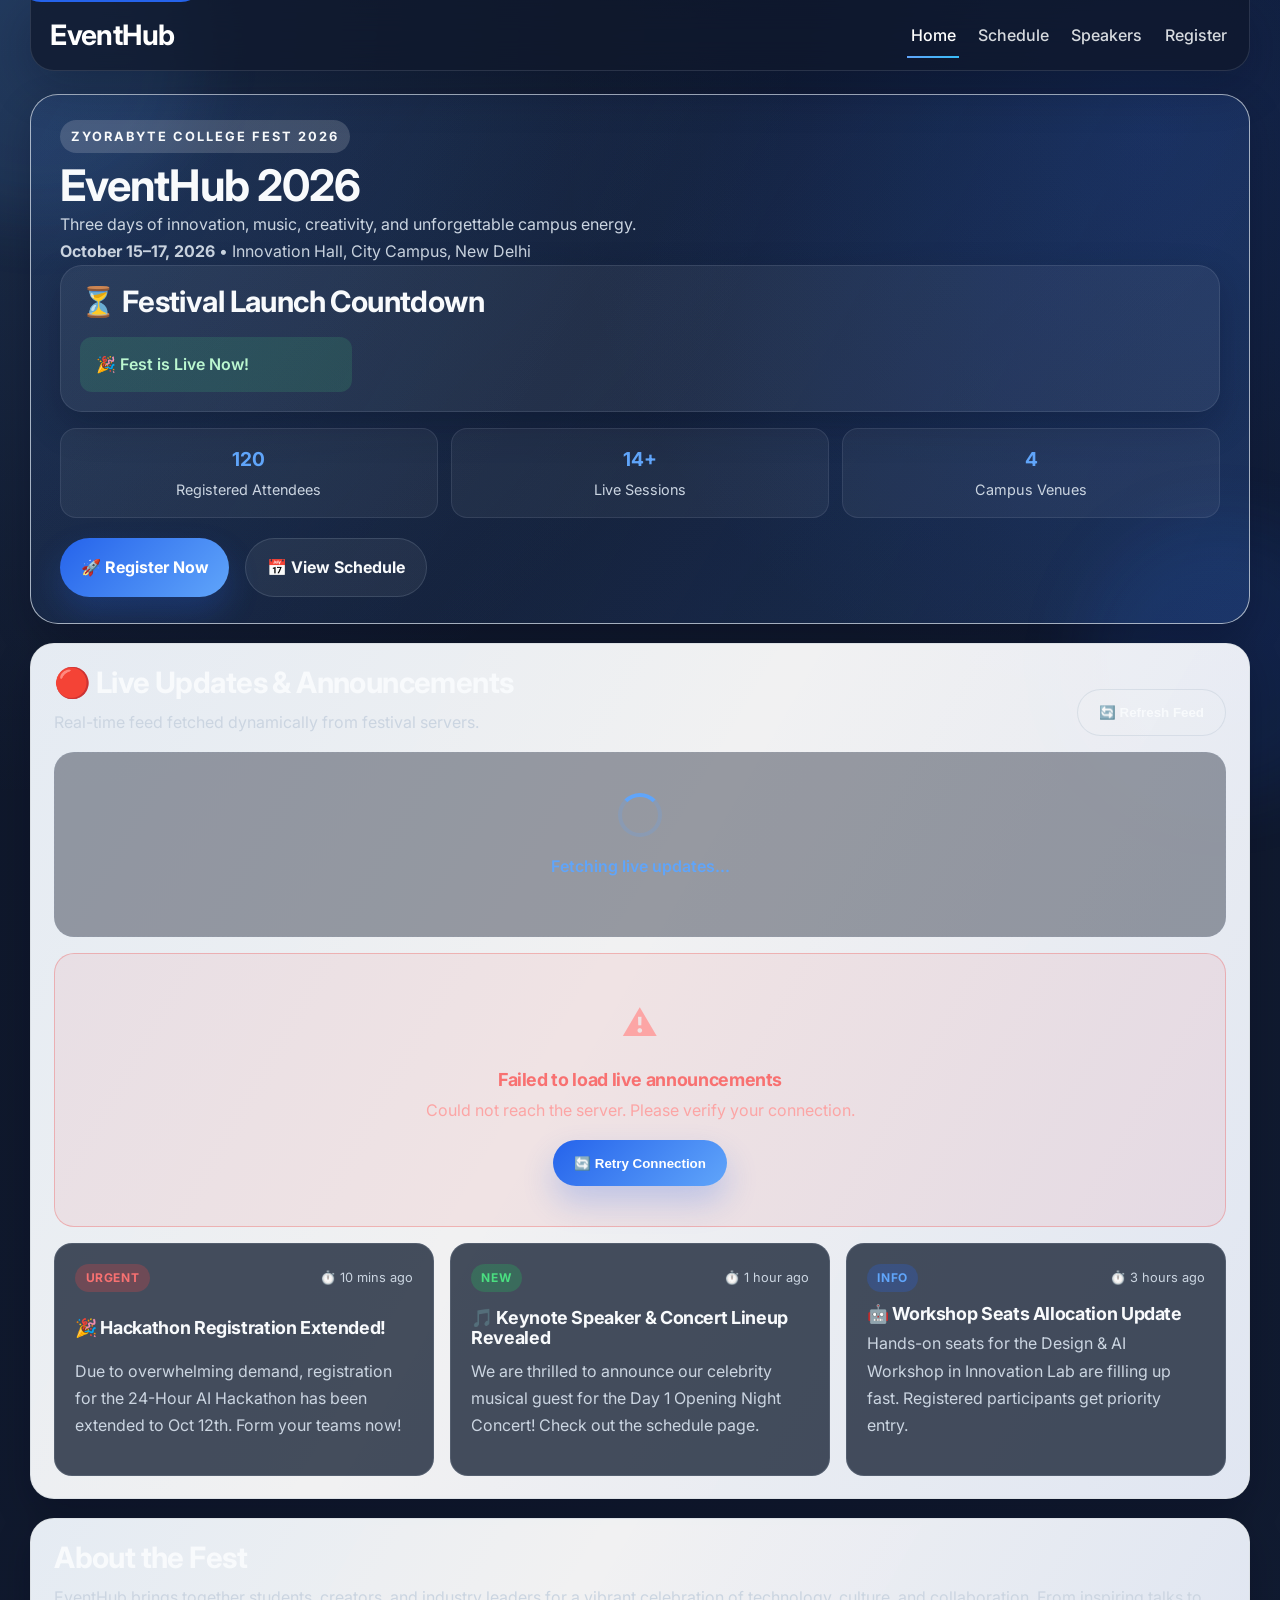
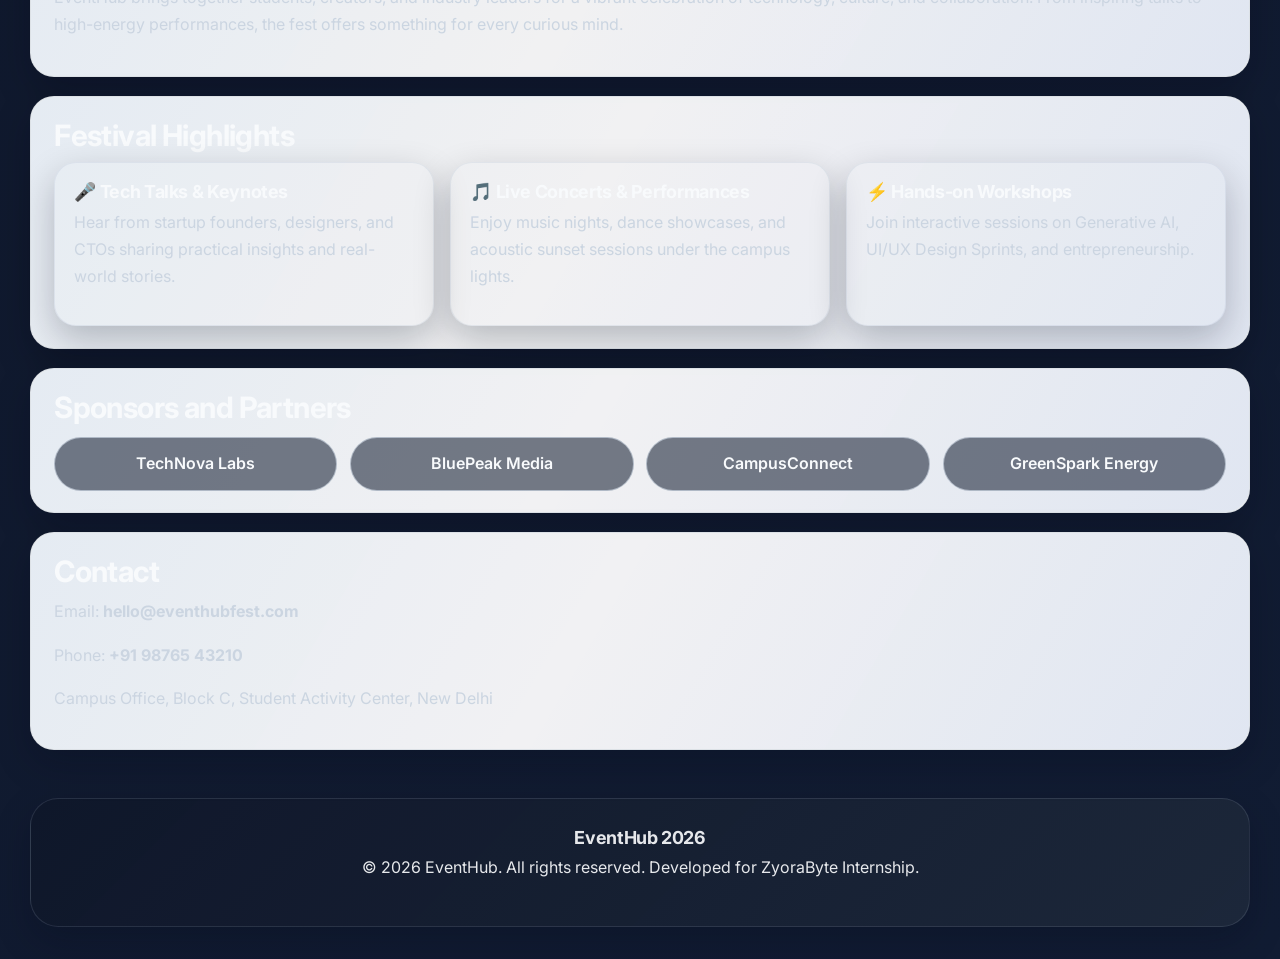
==== index.html @ 9beea337 "feat(home,schedule): implement live fetch data layer with loading, error states, and local storage b" ====
<!DOCTYPE html>
<html lang="en">
  <head>
    <meta charset="UTF-8" />
    <meta name="viewport" content="width=device-width, initial-scale=1.0" />
    <title>EventHub | Annual College Fest 2026</title>
    <meta
      name="description"
      content="EventHub is the annual college fest celebrating music, technology, culture, and innovation."
    />
    <link rel="stylesheet" href="css/style.css" />
    <link rel="stylesheet" href="css/responsive.css" />
  </head>
  <body data-page="home">
    <a class="skip-link" href="#main-content">Skip to main content</a>

    <header>
      <h1>EventHub</h1>
      <button class="menu-toggle" type="button" aria-label="Toggle navigation" aria-expanded="false">
        <span></span>
        <span></span>
        <span></span>
      </button>
      <nav aria-label="Primary navigation">
        <a href="home.html" class="active">Home</a>
        <a href="schedule.html">Schedule</a>
        <a href="speakers.html">Speakers</a>
        <a href="register.html">Register</a>
      </nav>
    </header>

    <main id="main-content">
      <section class="hero" aria-labelledby="fest-title">
        <div class="hero-header-content">
          <span class="eyebrow">ZyoraByte College Fest 2026</span>
          <h1 id="fest-title">EventHub 2026</h1>
          <p class="tagline">Three days of innovation, music, creativity, and unforgettable campus energy.</p>
          <p><strong>October 15–17, 2026</strong> &bull; Innovation Hall, City Campus, New Delhi</p>
        </div>

        <div class="hero-side">
          <div class="countdown-card" aria-label="Fest Countdown Timer">
            <h2>⏳ Festival Launch Countdown</h2>
            <div id="countdown" data-target-date="2026-10-15T09:00:00" class="countdown-grid">
              <div class="countdown-unit">
                <span class="countdown-value" id="cd-days">00</span>
                <span class="countdown-label">Days</span>
              </div>
              <div class="countdown-unit">
                <span class="countdown-value" id="cd-hours">00</span>
                <span class="countdown-label">Hours</span>
              </div>
              <div class="countdown-unit">
                <span class="countdown-value" id="cd-mins">00</span>
                <span class="countdown-label">Mins</span>
              </div>
              <div class="countdown-unit">
                <span class="countdown-value" id="cd-secs">00</span>
                <span class="countdown-label">Secs</span>
              </div>
            </div>
          </div>

          <div class="hero-stats">
            <div class="stat-card">
              <strong id="live-registration-count">0</strong>
              <span>Registered Attendees</span>
            </div>
            <div class="stat-card">
              <strong>14+</strong>
              <span>Live Sessions</span>
            </div>
            <div class="stat-card">
              <strong>4</strong>
              <span>Campus Venues</span>
            </div>
          </div>
        </div>

        <p class="hero-cta-wrapper">
          <a href="register.html" class="cta-button">🚀 Register Now</a>
          <a href="schedule.html" class="cta-button secondary-button">📅 View Schedule</a>
        </p>
      </section>

      <!-- Live Announcements Section (Data layer via fetch with loading, success & error states) -->
      <section aria-labelledby="live-updates-title" class="live-data-section">
        <div class="section-heading">
          <div>
            <h2 id="live-updates-title">🔴 Live Updates & Announcements</h2>
            <p>Real-time feed fetched dynamically from festival servers.</p>
          </div>
          <button type="button" id="refresh-announcements-btn" class="secondary-button icon-btn" title="Refresh Live Data">
            🔄 Refresh Feed
          </button>
        </div>

        <!-- 1. Loading State -->
        <div id="announcements-loading" class="data-state loading-state">
          <div class="spinner" aria-label="Loading updates"></div>
          <p>Fetching live updates...</p>
        </div>

        <!-- 2. Error State -->
        <div id="announcements-error" class="data-state error-state" hidden>
          <div class="error-icon">⚠️</div>
          <div class="error-details">
            <h3>Failed to load live announcements</h3>
            <p id="announcements-error-msg">Could not reach the server. Please verify your connection.</p>
            <button type="button" id="retry-announcements-btn" class="cta-button">🔄 Retry Connection</button>
          </div>
        </div>

        <!-- 3. Success State (Dynamically Populated) -->
        <div id="announcements-feed" class="card-grid" hidden></div>
      </section>

      <section aria-labelledby="about-title">
        <h2 id="about-title">About the Fest</h2>
        <p>
          EventHub brings together students, creators, and industry leaders for a vibrant celebration of
          technology, culture, and collaboration. From inspiring talks to high-energy performances, the
          fest offers something for every curious mind.
        </p>
      </section>

      <section aria-labelledby="highlights-title">
        <h2 id="highlights-title">Festival Highlights</h2>
        <div class="card-grid">
          <article class="feature-card">
            <h3>🎤 Tech Talks & Keynotes</h3>
            <p>Hear from startup founders, designers, and CTOs sharing practical insights and real-world stories.</p>
          </article>
          <article class="feature-card">
            <h3>🎵 Live Concerts & Performances</h3>
            <p>Enjoy music nights, dance showcases, and acoustic sunset sessions under the campus lights.</p>
          </article>
          <article class="feature-card">
            <h3>⚡ Hands-on Workshops</h3>
            <p>Join interactive sessions on Generative AI, UI/UX Design Sprints, and entrepreneurship.</p>
          </article>
        </div>
      </section>

      <section aria-labelledby="partners-title">
        <h2 id="partners-title">Sponsors and Partners</h2>
        <ul class="partners-list">
          <li>TechNova Labs</li>
          <li>BluePeak Media</li>
          <li>CampusConnect</li>
          <li>GreenSpark Energy</li>
        </ul>
      </section>

      <section aria-labelledby="contact-title">
        <h2 id="contact-title">Contact</h2>
        <p>Email: <strong>hello@eventhubfest.com</strong></p>
        <p>Phone: <strong>+91 98765 43210</strong></p>
        <p>Campus Office, Block C, Student Activity Center, New Delhi</p>
      </section>
    </main>

    <footer>
      <h3>EventHub 2026</h3>
      <p>&copy; 2026 EventHub. All rights reserved. Developed for ZyoraByte Internship.</p>
    </footer>

    <script src="js/script.js" defer></script>
  </body>
</html>
---- css/style.css ----
@import url('https://fonts.googleapis.com/css2?family=Inter:wght@300;400;500;600;700;800&display=swap');

:root {
  --primary: #2563EB;
  --secondary: #60A5FA;
  --accent: #38BDF8;
  --background: #0F172A;
  --surface: #1E293B;
  --surface-2: rgba(30, 41, 59, 0.78);
  --text: #F8FAFC;
  --text-muted: #CBD5E1;
  --border: rgba(148, 163, 184, 0.22);
  --shadow: 0 22px 55px rgba(2, 8, 23, 0.35);
  --shadow-soft: 0 14px 36px rgba(2, 8, 23, 0.24);
  --radius-xl: 28px;
  --radius-lg: 22px;
  --radius-md: 16px;
}

* {
  box-sizing: border-box;
  margin: 0;
  padding: 0;
}

html {
  scroll-behavior: smooth;
}

body {
  font-family: 'Inter', sans-serif;
  color: var(--text);
  line-height: 1.7;
  min-height: 100vh;
  overflow-x: hidden;
  background:
    radial-gradient(circle at top left, rgba(96, 165, 250, 0.16), transparent 28%),
    radial-gradient(circle at 90% 5%, rgba(37, 99, 235, 0.16), transparent 22%),
    linear-gradient(135deg, var(--background) 0%, #111c33 100%);
  position: relative;
}

body::before,
body::after {
  content: '';
  position: fixed;
  pointer-events: none;
  z-index: -1;
  border-radius: 50%;
  filter: blur(34px);
  opacity: 0.65;
}

body::before {
  width: 320px;
  height: 320px;
  top: -100px;
  left: -120px;
  background: rgba(96, 165, 250, 0.16);
}

body::after {
  width: 280px;
  height: 280px;
  bottom: 100px;
  right: -80px;
  background: rgba(37, 99, 235, 0.18);
}

::selection {
  background: rgba(96, 165, 250, 0.38);
  color: #fff;
}

a {
  color: inherit;
  text-decoration: none;
  transition: color 0.25s ease, transform 0.25s ease;
}

img {
  width: 100%;
  display: block;
  object-fit: cover;
}

h1,
h2,
h3 {
  color: var(--text);
  line-height: 1.15;
  font-weight: 700;
  letter-spacing: -0.02em;
}

h1 {
  font-size: clamp(2rem, 3.4vw, 2.8rem);
}

h2 {
  font-size: clamp(1.55rem, 2.3vw, 2.1rem);
  margin-bottom: 0.6rem;
}

h3 {
  font-size: 1.12rem;
  margin-bottom: 0.35rem;
}

p {
  color: var(--text-muted);
  margin-bottom: 1rem;
}

hr {
  border: none;
  height: 1px;
  background: linear-gradient(90deg, transparent, var(--border), transparent);
  margin: 1rem 0;
}

.skip-link {
  position: absolute;
  left: 1rem;
  top: -3rem;
  z-index: 2000;
  padding: 0.7rem 1rem;
  border-radius: 999px;
  background: var(--primary);
  color: #fff;
  font-weight: 600;
  transition: top 0.2s ease;
}

.skip-link:focus {
  top: 1rem;
}

header {
  position: sticky;
  top: 0;
  z-index: 1100;
  width: min(1220px, calc(100% - 2rem));
  margin: 0 auto;
  padding: 1rem 1.2rem;
  display: flex;
  align-items: center;
  justify-content: space-between;
  gap: 1rem;
  background: rgba(15, 23, 42, 0.72);
  backdrop-filter: blur(18px);
  border: 1px solid rgba(148, 163, 184, 0.2);
  border-top: 0;
  border-radius: 0 0 24px 24px;
  box-shadow: 0 16px 46px rgba(2, 8, 23, 0.24);
}

header h1 {
  color: #fff;
  font-size: clamp(1.45rem, 2.2vw, 1.9rem);
}

.menu-toggle {
  display: none;
  flex-direction: column;
  gap: 0.28rem;
  background: transparent;
  border: none;
  padding: 0.35rem;
  cursor: pointer;
}

.menu-toggle span {
  width: 24px;
  height: 2px;
  background: #fff;
  border-radius: 2px;
}

nav {
  display: flex;
  align-items: center;
  justify-content: flex-end;
  gap: 1rem;
  flex-wrap: wrap;
}

nav a {
  position: relative;
  color: rgba(248, 250, 252, 0.86);
  font-weight: 500;
  padding: 0.35rem 0.2rem;
}

nav a::after {
  content: '';
  position: absolute;
  left: 0;
  bottom: -4px;
  width: 0;
  height: 2px;
  background: linear-gradient(90deg, var(--secondary), var(--accent));
  transition: width 0.25s ease;
}

nav a:hover,
nav a.active {
  color: #fff;
}

nav a:hover::after,
nav a.active::after {
  width: 100%;
}

main {
  width: min(1220px, calc(100% - 2rem));
  margin: 1.4rem auto 3rem;
  display: grid;
  gap: 1.2rem;
}

main > section {
  background: rgba(255, 255, 255, 0.94);
  border: 1px solid var(--border);
  border-radius: 24px;
  padding: 1.35rem 1.45rem;
  box-shadow: var(--shadow-soft);
  transition: transform 0.28s ease, box-shadow 0.28s ease, border-color 0.28s ease;
}

main > section:hover {
  border-color: rgba(96, 165, 250, 0.35);
  box-shadow: 0 16px 36px rgba(30, 58, 138, 0.12);
}

main > section:first-of-type {
  background: linear-gradient(135deg, rgba(30, 58, 138, 0.08), rgba(96, 165, 250, 0.12));
  border: 1px solid rgba(203, 213, 225, 0.8);
  border-radius: 28px;
  padding: 1.6rem 1.8rem;
  animation: fadeInUp 0.7s ease both;
  position: relative;
  overflow: hidden;
}

main > section::before {
  content: '';
  position: absolute;
  inset: 0;
  border-radius: inherit;
  background: linear-gradient(120deg, rgba(96, 165, 250, 0.08), transparent 45%, rgba(37, 99, 235, 0.08));
  pointer-events: none;
}

main > section > * {
  position: relative;
  z-index: 1;
}

main > section:first-of-type p {
  max-width: 720px;
  margin-bottom: 0;
}

main > section > section,
main > section > article {
  background: linear-gradient(135deg, rgba(248, 251, 255, 0.96), rgba(255, 255, 255, 0.96));
  border: 1px solid rgba(203, 213, 225, 0.8);
  border-radius: 18px;
  padding: 1rem 1.1rem;
  margin-top: 1rem;
  box-shadow: 0 10px 24px rgba(15, 23, 42, 0.05);
  transition: transform 0.28s ease, box-shadow 0.28s ease, border-color 0.28s ease;
}

main > section > section:hover,
main > section > article:hover {
  transform: translateY(-3px);
  box-shadow: 0 14px 30px rgba(30, 58, 138, 0.12);
  border-color: rgba(96, 165, 250, 0.35);
}

main > section > article {
  display: flex;
  flex-wrap: wrap;
  gap: 0.75rem;
  color: var(--text-muted);
  margin-bottom: 1.2rem;
}

main > section > article img {
  width: 132px;
  height: 132px;
  border-radius: 50%;
  border: 4px solid rgba(96, 165, 250, 0.22);
  margin-bottom: 0.25rem;
  box-shadow: 0 10px 24px rgba(30, 58, 138, 0.12);
  transition: transform 0.3s ease;
}

main > section > article:hover img {
  transform: scale(1.04);
}

main > section > article strong {
  color: var(--primary);
}

.schedule-page {
  display: grid;
  gap: 1rem;
}

.schedule-hero {
  display: flex;
  justify-content: space-between;
  align-items: flex-start;
  gap: 1rem;
  padding: 1.35rem 1.45rem;
  border-radius: 24px;
  background: linear-gradient(135deg, rgba(30, 58, 138, 0.94), rgba(37, 99, 235, 0.9));
  color: #fff;
  box-shadow: 0 16px 36px rgba(15, 23, 42, 0.14);
}

.schedule-hero h1,
.schedule-hero p {
  color: #fff;
}

.eyebrow {
  display: inline-block;
  margin-bottom: 0.45rem;
  padding: 0.35rem 0.7rem;
  border-radius: 999px;
  background: rgba(255, 255, 255, 0.16);
  font-size: 0.8rem;
  font-weight: 700;
  letter-spacing: 0.16em;
  text-transform: uppercase;
}

.schedule-highlights {
  display: grid;
  gap: 0.65rem;
  min-width: 220px;
}

.schedule-highlights div {
  padding: 0.8rem 0.9rem;
  border-radius: 16px;
  background: rgba(255, 255, 255, 0.16);
  backdrop-filter: blur(8px);
}

.schedule-highlights strong {
  display: block;
  font-size: 0.95rem;
  color: #fff;
}

.schedule-highlights span {
  font-size: 0.84rem;
  color: rgba(255, 255, 255, 0.84);
}

.schedule-controls {
  display: flex;
  flex-wrap: wrap;
  gap: 0.8rem;
  align-items: center;
  justify-content: space-between;
  margin-bottom: 1rem;
}

.schedule-controls input {
  flex: 1 1 220px;
  max-width: 320px;
}

.filter-chips {
  display: flex;
  gap: 0.6rem;
  flex-wrap: wrap;
}

.filter-chip {
  border: 1px solid rgba(203, 213, 225, 0.8);
  background: #fff;
  color: var(--text);
  padding: 0.6rem 0.9rem;
  border-radius: 999px;
  box-shadow: none;
}

.filter-chip.active {
  background: linear-gradient(135deg, var(--primary), var(--secondary));
  color: #fff;
  border-color: transparent;
}

.empty-state {
  padding: 0.9rem 1rem;
  border-radius: 14px;
  margin-bottom: 1rem;
  background: rgba(37, 99, 235, 0.08);
  color: var(--primary);
  font-weight: 600;
}

.schedule-grid {
  display: grid;
  gap: 1rem;
}

.schedule-day-card {
  background: rgba(255, 255, 255, 0.96);
  border: 1px solid rgba(203, 213, 225, 0.8);
  border-radius: 22px;
  padding: 1.2rem;
  box-shadow: 0 12px 28px rgba(15, 23, 42, 0.06);
}

.schedule-day-card.is-hidden {
  display: none;
}

.schedule-day-card h2 {
  display: flex;
  align-items: center;
  gap: 0.7rem;
  margin-bottom: 0.9rem;
}

.day-pill {
  display: inline-flex;
  align-items: center;
  justify-content: center;
  min-width: 70px;
  padding: 0.3rem 0.7rem;
  border-radius: 999px;
  background: linear-gradient(135deg, var(--primary), var(--secondary));
  color: #fff;
  font-size: 0.8rem;
  font-weight: 700;
  letter-spacing: 0.08em;
  text-transform: uppercase;
}

.schedule-event {
  padding: 0.95rem 1rem;
  border-radius: 16px;
  border: 1px solid rgba(203, 213, 225, 0.75);
  background: linear-gradient(135deg, rgba(248, 251, 255, 0.95), rgba(255, 255, 255, 0.95));
  margin-top: 0.8rem;
}

.schedule-time {
  margin-bottom: 0.3rem;
  font-weight: 700;
  color: var(--primary);
}

.schedule-meta {
  margin-bottom: 0.4rem;
}

.venue-badge {
  display: inline-block;
  padding: 0.28rem 0.6rem;
  border-radius: 999px;
  background: rgba(96, 165, 250, 0.14);
  color: var(--primary);
  font-size: 0.82rem;
  font-weight: 600;
}

main ul {
  list-style: none;
  display: grid;
  gap: 0.6rem;
  margin-top: 0.4rem;
}

main li {
  border: 1px solid rgba(203, 213, 225, 0.7);
  background: rgba(248, 251, 255, 0.78);
  border-radius: 999px;
  padding: 0.75rem 0.95rem;
  color: var(--text);
}

.countdown-placeholder {
  margin: 1rem 0;
  padding: 1rem 1.1rem;
  border-radius: 18px;
  background: rgba(255, 255, 255, 0.75);
  border: 1px solid rgba(203, 213, 225, 0.8);
}

.cta-button,
button,
.btn {
  display: inline-flex;
  align-items: center;
  justify-content: center;
  gap: 0.5rem;
  border: none;
  padding: 0.95rem 1.3rem;
  border-radius: 999px;
  cursor: pointer;
  font-weight: 700;
  color: #fff;
  background: linear-gradient(135deg, var(--primary), var(--secondary));
  box-shadow: 0 16px 32px rgba(37, 99, 235, 0.24);
  transition: transform 0.25s ease, box-shadow 0.25s ease, filter 0.25s ease;
}

.cta-button:hover,
button:hover,
.btn:hover {
  transform: translateY(-3px);
  box-shadow: 0 20px 38px rgba(37, 99, 235, 0.3);
  filter: brightness(1.03);
}

.secondary-button {
  color: var(--text);
  background: rgba(255, 255, 255, 0.06);
  border: 1px solid var(--border);
  box-shadow: none;
}

.hero-stats {
  display: grid;
  grid-template-columns: repeat(3, minmax(0, 1fr));
  gap: 0.8rem;
}

.stat-card {
  padding: 0.9rem 0.8rem;
  border-radius: var(--radius-md);
  background: rgba(255, 255, 255, 0.05);
  border: 1px solid rgba(148, 163, 184, 0.16);
  text-align: center;
}

.stat-card strong {
  display: block;
  font-size: 1.2rem;
  color: var(--secondary);
}

.stat-card span {
  color: var(--text-muted);
  font-size: 0.9rem;
}

.hero-side {
  display: grid;
  gap: 1rem;
}

.countdown-card {
  padding: 1.2rem;
  border-radius: var(--radius-lg);
  background: rgba(255, 255, 255, 0.06);
  border: 1px solid rgba(148, 163, 184, 0.18);
  box-shadow: var(--shadow-soft);
}

.countdown-card h2 {
  margin-bottom: 0.4rem;
}

.countdown-grid {
  display: grid;
  grid-template-columns: repeat(4, minmax(0, 1fr));
  gap: 0.7rem;
  margin-top: 0.85rem;
}

.countdown-unit {
  padding: 0.85rem 0.55rem;
  border-radius: 16px;
  background: rgba(15, 23, 42, 0.64);
  border: 1px solid rgba(96, 165, 250, 0.2);
  text-align: center;
}

.countdown-value {
  display: block;
  font-size: 1.4rem;
  font-weight: 700;
  color: var(--secondary);
}

.countdown-label {
  display: block;
  margin-top: 0.25rem;
  font-size: 0.72rem;
  color: var(--text-muted);
  text-transform: uppercase;
  letter-spacing: 0.1em;
}

.countdown-card.urgent .countdown-value {
  color: #fb923c;
}

.countdown-card.finished {
  background: rgba(34, 197, 94, 0.14);
  border-color: rgba(74, 222, 128, 0.26);
}

.countdown-card.finished .countdown-value {
  color: #34d399;
}

.section-heading {
  display: flex;
  justify-content: space-between;
  gap: 1rem;
  align-items: end;
  margin-bottom: 1rem;
}

.section-heading p {
  margin-bottom: 0;
  max-width: 620px;
}

.card-grid,
.gallery-grid {
  display: grid;
  gap: 1rem;
  grid-template-columns: repeat(auto-fit, minmax(240px, 1fr));
}

.feature-card,
.gallery-card,
.speaker-card,
.schedule-panel article,
.form-card {
  background: rgba(255, 255, 255, 0.05);
  border: 1px solid rgba(148, 163, 184, 0.16);
  border-radius: var(--radius-lg);
  padding: 1.2rem;
  box-shadow: var(--shadow-soft);
  transition: transform 0.25s ease, box-shadow 0.25s ease, border-color 0.25s ease;
}

.feature-card:hover,
.gallery-card:hover,
.speaker-card:hover,
.schedule-panel article:hover,
.form-card:hover {
  transform: translateY(-6px);
  box-shadow: 0 24px 40px rgba(2, 8, 23, 0.28);
  border-color: rgba(96, 165, 250, 0.3);
}

.feature-card strong,
.speaker-card strong {
  color: var(--secondary);
}

.gallery-card {
  min-height: 180px;
  display: flex;
  flex-direction: column;
  justify-content: flex-end;
  background: linear-gradient(135deg, rgba(37, 99, 235, 0.42), rgba(15, 23, 42, 0.9));
}

.gallery-card .pill {
  display: inline-flex;
  width: fit-content;
  padding: 0.35rem 0.65rem;
  border-radius: 999px;
  background: rgba(248, 250, 252, 0.1);
  color: var(--secondary);
  font-size: 0.78rem;
  font-weight: 700;
  text-transform: uppercase;
  letter-spacing: 0.1em;
  margin-bottom: 0.7rem;
}

.speaker-card {
  display: grid;
  gap: 0.7rem;
}

.speaker-card img {
  width: 100%;
  height: 220px;
  border-radius: 18px;
  border: 1px solid rgba(148, 163, 184, 0.18);
  object-fit: cover;
}

.speaker-card.is-favorite {
  border-color: rgba(96, 165, 250, 0.45);
  box-shadow: 0 18px 38px rgba(37, 99, 235, 0.2);
}

.speaker-card.is-hidden {
  display: none;
}

#speakerSearch {
  width: 100%;
  margin-top: 0.8rem;
  padding: 0.95rem 1rem;
  border-radius: 999px;
  border: 1px solid var(--border);
  background: rgba(15, 23, 42, 0.72);
  color: var(--text);
}

.no-results {
  padding: 1rem;
  text-align: center;
  color: var(--text-muted);
  font-weight: 600;
}

.schedule-tabs {
  display: flex;
  gap: 0.7rem;
  flex-wrap: wrap;
  margin: 1rem 0 1.1rem;
}

.schedule-tab {
  border: 1px solid var(--border);
  background: rgba(255, 255, 255, 0.05);
  color: var(--text);
  padding: 0.75rem 1rem;
  border-radius: 999px;
  font-weight: 600;
  cursor: pointer;
  transition: all 0.25s ease;
}

.schedule-tab.active {
  background: linear-gradient(135deg, var(--primary), var(--secondary));
  color: #fff;
  border-color: transparent;
  box-shadow: 0 12px 24px rgba(37, 99, 235, 0.2);
}

.schedule-panel {
  display: block;
  opacity: 0;
  max-height: 0;
  overflow: hidden;
  pointer-events: none;
  transition: opacity 0.28s ease, max-height 0.3s ease;
}

.schedule-panel.active {
  opacity: 1;
  max-height: 1400px;
  pointer-events: auto;
}

form {
  display: grid;
  gap: 0.85rem;
}

label {
  font-weight: 600;
  color: var(--text);
  font-size: 0.95rem;
}

input,
select,
textarea {
  width: 100%;
  padding: 0.95rem 1rem;
  border: 1px solid var(--border);
  border-radius: 14px;
  background: rgba(15, 23, 42, 0.78);
  color: var(--text);
  font: inherit;
  transition: border-color 0.25s ease, box-shadow 0.25s ease, transform 0.25s ease;
}

input::placeholder,
textarea::placeholder {
  color: #94a3b8;
}

input:focus,
select:focus,
textarea:focus,
a:focus,
button:focus,
.schedule-tab:focus {
  outline: none;
  border-color: var(--secondary);
  box-shadow: 0 0 0 4px rgba(96, 165, 250, 0.16);
  transform: translateY(-1px);
}

textarea {
  min-height: 120px;
  resize: vertical;
}

input.input-error,
select.input-error,
textarea.input-error {
  border-color: #fb7185;
  box-shadow: 0 0 0 4px rgba(251, 113, 133, 0.14);
}

.error-text {
  color: #fda4af;
  font-size: 0.9rem;
  margin-top: -0.2rem;
  margin-bottom: 0.15rem;
}

.form-message {
  margin-top: 0.3rem;
  padding: 0.85rem 1rem;
  border-radius: 12px;
  font-weight: 600;
}

.form-message.success {
  background: rgba(74, 222, 128, 0.14);
  color: #bbf7d0;
  animation: successPulse 0.7s ease;
}

input[type='checkbox'] {
  width: auto;
  accent-color: var(--primary);
  margin-right: 0.65rem;
  transform: translateY(2px);
}

footer {
  width: min(1220px, calc(100% - 2rem));
  margin: 0 auto 2rem;
  padding: 1.8rem 1.2rem;
  text-align: center;
  border: 1px solid rgba(148, 163, 184, 0.18);
  border-radius: var(--radius-xl);
  background: linear-gradient(135deg, rgba(15, 23, 42, 0.95), rgba(30, 41, 59, 0.9));
  box-shadow: var(--shadow-soft);
}

footer p,
footer h3 {
  color: rgba(248, 250, 252, 0.92);
}

.reveal {
  opacity: 0;
  transform: translateY(24px);
  transition: opacity 0.7s ease, transform 0.7s ease;
}

.reveal.is-visible {
  opacity: 1;
  transform: translateY(0);
}

.is-loading {
  animation: pulseGlow 1.1s ease-in-out infinite;
}

@keyframes pulseGlow {
  0%,
  100% {
    box-shadow: 0 0 0 0 rgba(37, 99, 235, 0.16);
  }
  50% {
    box-shadow: 0 0 0 8px rgba(37, 99, 235, 0.04);
  }
}

@keyframes successPulse {
  0% {
    transform: scale(0.97);
    opacity: 0.7;
  }
  60% {
    transform: scale(1.01);
    opacity: 1;
  }
  100% {
    transform: scale(1);
    opacity: 1;
  }
}

.sr-only {
  position: absolute;
  width: 1px;
  height: 1px;
  padding: 0;
  margin: -1px;
  overflow: hidden;
  clip: rect(0, 0, 0, 0);
  white-space: nowrap;
  border: 0;
}

/* ==========================================================================
   Day 5 Data Layer & States Styling (Loading, Error, Success, Persistence)
   ========================================================================== */

.data-state {
  display: flex;
  flex-direction: column;
  align-items: center;
  justify-content: center;
  text-align: center;
  padding: 2.5rem 1.5rem;
  border-radius: 20px;
  background: rgba(15, 23, 42, 0.4);
  border: 1px dashed rgba(148, 163, 184, 0.25);
  margin: 1rem 0;
}

.loading-state p {
  margin-top: 1rem;
  font-weight: 600;
  color: var(--secondary);
}

.spinner {
  width: 44px;
  height: 44px;
  border: 4px solid rgba(96, 165, 250, 0.2);
  border-top-color: var(--secondary);
  border-radius: 50%;
  animation: spin 0.8s linear infinite;
}

@keyframes spin {
  to {
    transform: rotate(360deg);
  }
}

.error-state {
  background: rgba(239, 68, 68, 0.08);
  border: 1px solid rgba(239, 68, 68, 0.3);
  color: #fca5a5;
  gap: 1rem;
}

.error-icon {
  font-size: 2.2rem;
}

.error-details h3 {
  color: #f87171;
  margin-bottom: 0.4rem;
}

.error-details p {
  color: #fca5a5;
  margin-bottom: 1rem;
}

.announcement-card {
  position: relative;
  display: flex;
  flex-direction: column;
  justify-content: space-between;
  background: rgba(30, 41, 59, 0.82);
  border: 1px solid rgba(148, 163, 184, 0.2);
  border-radius: 18px;
  padding: 1.25rem;
  transition: transform 0.25s ease, box-shadow 0.25s ease;
}

.announcement-card:hover {
  transform: translateY(-4px);
  border-color: rgba(96, 165, 250, 0.4);
  box-shadow: 0 12px 30px rgba(15, 23, 42, 0.5);
}

.announcement-header {
  display: flex;
  align-items: center;
  justify-content: space-between;
  margin-bottom: 0.75rem;
  gap: 0.5rem;
}

.badge-pill {
  padding: 0.25rem 0.65rem;
  border-radius: 999px;
  font-size: 0.75rem;
  font-weight: 700;
  text-transform: uppercase;
  letter-spacing: 0.05em;
  background: rgba(37, 99, 235, 0.25);
  color: var(--secondary);
}

.badge-pill.urgent {
  background: rgba(239, 68, 68, 0.25);
  color: #f87171;
}

.badge-pill.new {
  background: rgba(34, 197, 94, 0.25);
  color: #4ade80;
}

.announcement-time {
  font-size: 0.8rem;
  color: var(--text-muted);
}

.bookmark-btn {
  background: rgba(255, 255, 255, 0.08);
  border: 1px solid rgba(148, 163, 184, 0.25);
  color: var(--text-muted);
  padding: 0.4rem 0.85rem;
  border-radius: 999px;
  font-size: 0.85rem;
  cursor: pointer;
  transition: all 0.2s ease;
  box-shadow: none;
}

.bookmark-btn:hover {
  background: rgba(255, 255, 255, 0.15);
  color: #fff;
  transform: translateY(-1px);
}

.bookmark-btn.bookmarked {
  background: linear-gradient(135deg, #f59e0b, #d97706);
  color: #fff;
  border-color: transparent;
}

.partners-list {
  display: grid;
  grid-template-columns: repeat(auto-fit, minmax(180px, 1fr));
  gap: 0.8rem;
  margin-top: 0.8rem;
}

.partners-list li {
  text-align: center;
  font-weight: 600;
  background: rgba(30, 41, 59, 0.6);
}

.hero-cta-wrapper {
  display: flex;
  gap: 1rem;
  flex-wrap: wrap;
  margin-top: 1.2rem;
}

.search-wrapper {
  flex: 1 1 240px;
  max-width: 380px;
}

.bookmark-chip {
  background: rgba(245, 158, 11, 0.15);
  border-color: rgba(245, 158, 11, 0.4);
  color: #fbbf24;
}

.bookmark-chip.active {
  background: linear-gradient(135deg, #f59e0b, #d97706);
  color: #fff;
}
---- css/responsive.css ----
@media (min-width: 768px) {
  main > section:nth-of-type(2) {
    grid-template-columns: repeat(2, minmax(0, 1fr));
  }
}

@media (max-width: 900px) {
  header {
    flex-direction: column;
    align-items: flex-start;
    padding: 1rem 1rem 0.95rem;
  }

  nav {
    justify-content: flex-start;
    gap: 0.75rem;
  }

  main > section:first-of-type {
    padding: 1.4rem;
    border-radius: 24px;
  }
}

@media (max-width: 760px) {
  .menu-toggle {
    display: flex;
  }

  header {
    flex-wrap: wrap;
  }

  nav {
    display: none;
    width: 100%;
    flex-direction: column;
    align-items: flex-start;
    gap: 0.5rem;
    padding-top: 0.5rem;
  }

  nav.open {
    display: flex;
  }

  nav a {
    width: 100%;
    padding: 0.3rem 0;
  }
}

@media (max-width: 640px) {
  body {
    line-height: 1.6;
  }

  header {
    width: min(100% - 1rem, 1180px);
    padding: 1rem;
  }

  main {
    width: min(100% - 1.1rem, 1180px);
    margin: 0.9rem auto 2rem;
    gap: 0.95rem;
  }

  main > section {
    padding: 1.15rem;
    border-radius: 20px;
  }

  main > section:first-of-type {
    padding: 1.25rem;
  }

  main > section > section,
  main > section > article {
    padding: 1rem;
    border-radius: 16px;
  }

  main > section > article img {
    align-self: center;
    width: 115px;
    height: 115px;
  }

  nav {
    width: 100%;
    display: grid;
    grid-template-columns: repeat(2, minmax(0, 1fr));
    gap: 0.65rem;
  }

  nav a {
    display: inline-flex;
    justify-content: center;
    padding: 0.55rem 0.7rem;
    border-radius: 999px;
    background: rgba(255, 255, 255, 0.14);
  }

  .cta-button,
  button,
  .btn {
    width: 100%;
  }

  footer {
    padding: 1.8rem 1rem;
  }
}
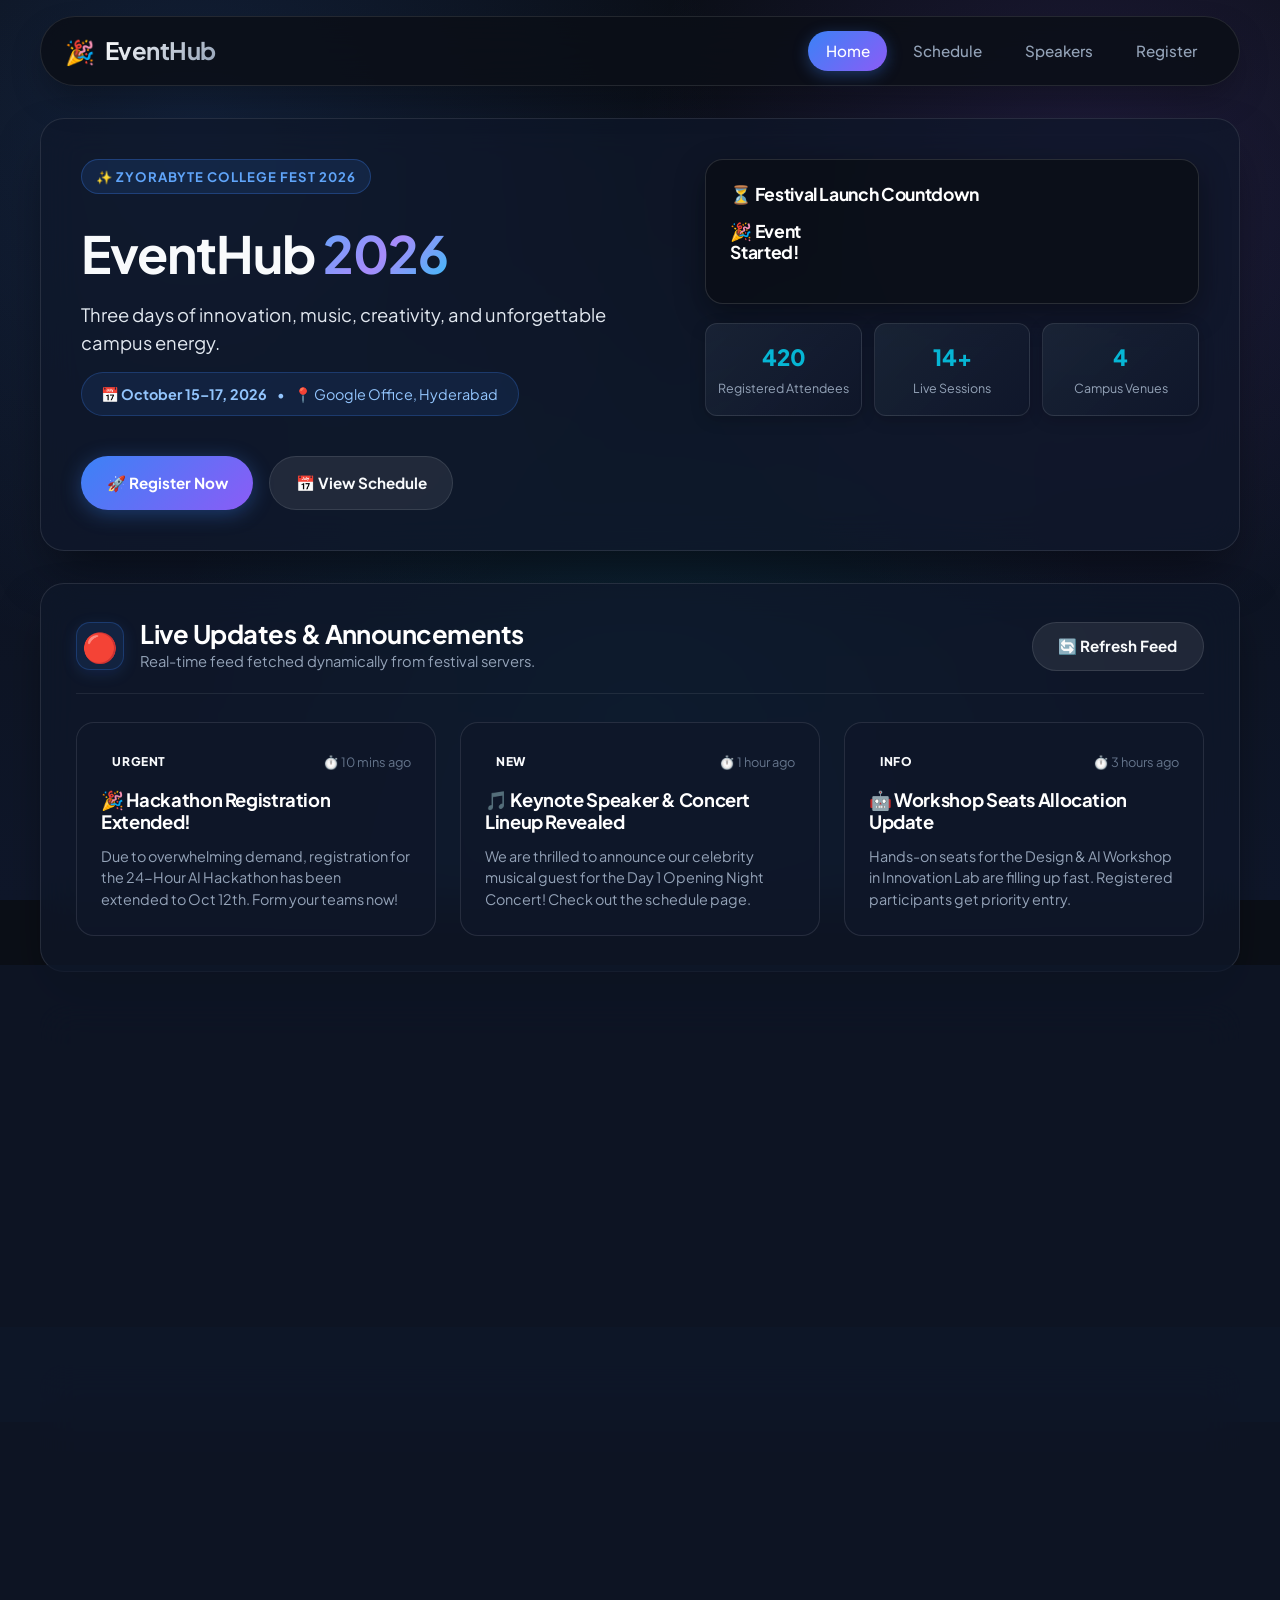
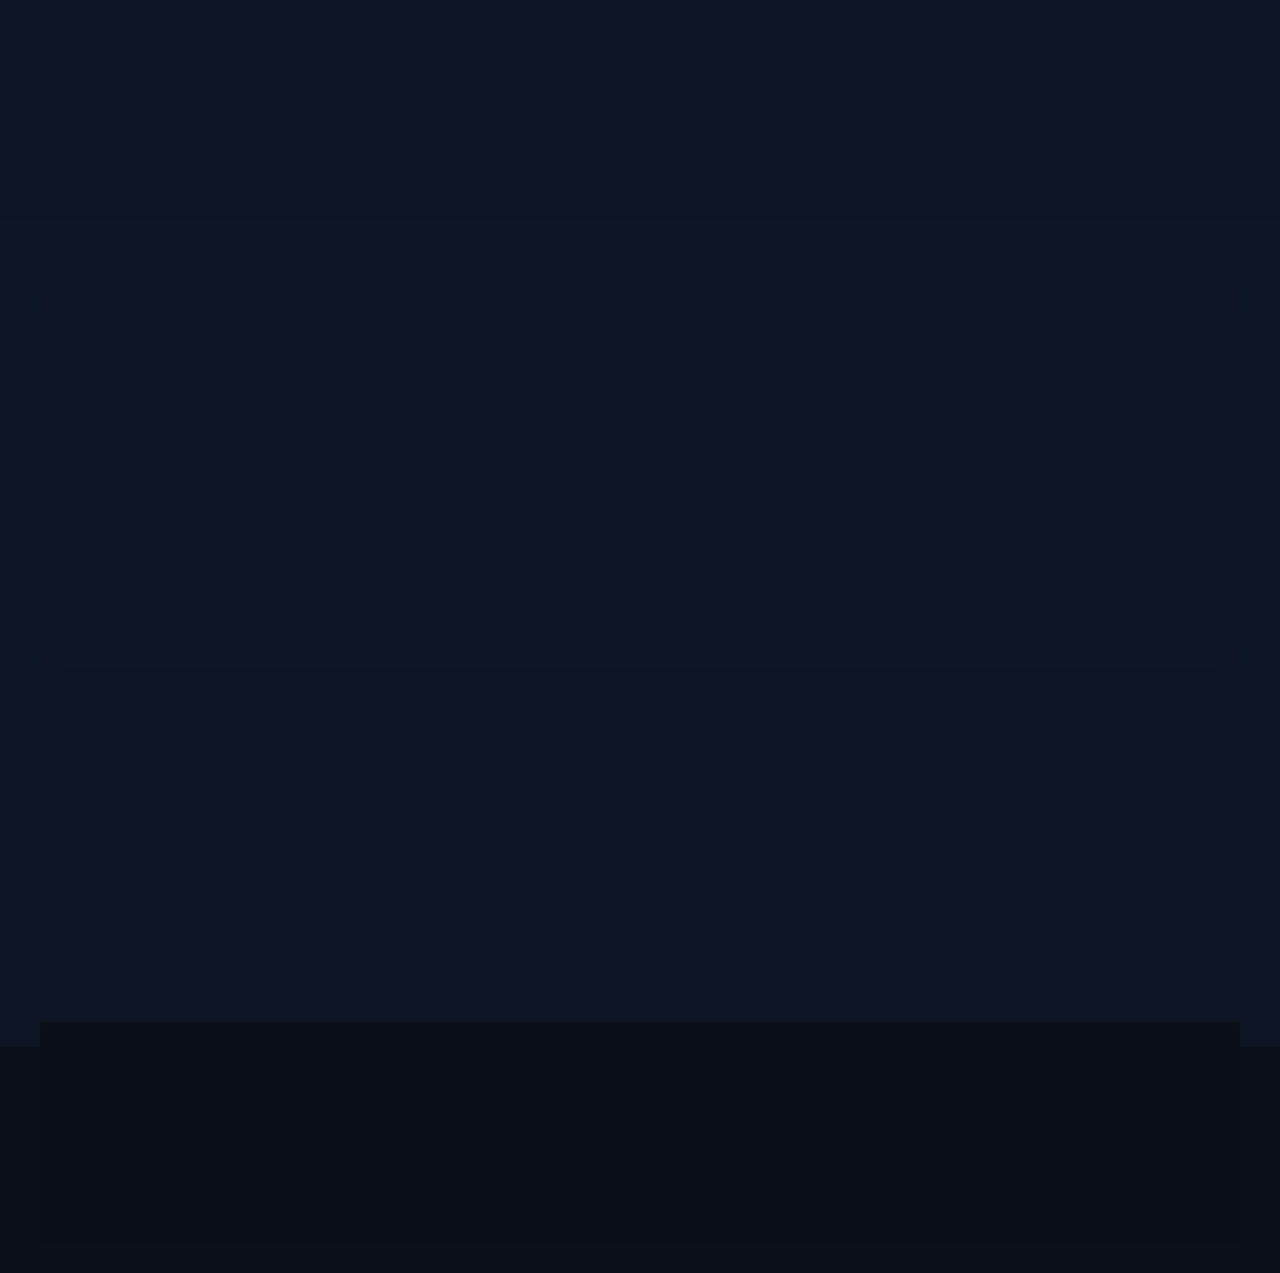
==== commit f493a90e: "style: overhaul design with dark glassmorphism, responsive cards, location updates and fail-safe dat" ====
--- a/index.html
+++ b/index.html
@@ -1,170 +1,291 @@
 <!DOCTYPE html>
 <html lang="en">
-  <head>
+<head>
     <meta charset="UTF-8" />
     <meta name="viewport" content="width=device-width, initial-scale=1.0" />
     <title>EventHub | Annual College Fest 2026</title>
-    <meta
-      name="description"
-      content="EventHub is the annual college fest celebrating music, technology, culture, and innovation."
-    />
+    <meta name="description" content="EventHub is the annual college fest celebrating music, technology, culture, and innovation." />
+    <link rel="preconnect" href="https://fonts.googleapis.com">
+    <link rel="preconnect" href="https://fonts.gstatic.com" crossorigin>
+    <link href="https://fonts.googleapis.com/css2?family=Plus+Jakarta+Sans:wght@400;500;600;700;800&family=Inter:wght@300;400;500;600;700&display=swap" rel="stylesheet">
     <link rel="stylesheet" href="css/style.css" />
     <link rel="stylesheet" href="css/responsive.css" />
-  </head>
-  <body data-page="home">
-    <a class="skip-link" href="#main-content">Skip to main content</a>
+</head>
+<body data-page="home">
 
     <header>
-      <h1>EventHub</h1>
-      <button class="menu-toggle" type="button" aria-label="Toggle navigation" aria-expanded="false">
-        <span></span>
-        <span></span>
-        <span></span>
-      </button>
-      <nav aria-label="Primary navigation">
-        <a href="home.html" class="active">Home</a>
-        <a href="schedule.html">Schedule</a>
-        <a href="speakers.html">Speakers</a>
-        <a href="register.html">Register</a>
-      </nav>
+        <div class="brand">
+            <a href="index.html" class="logo-link">
+                <span class="logo-icon">🎉</span>
+                <h1>EventHub</h1>
+            </a>
+        </div>
+
+        <button class="menu-toggle" type="button" aria-label="Toggle navigation" aria-expanded="false">
+            <span></span>
+            <span></span>
+            <span></span>
+        </button>
+
+        <nav class="nav-links" aria-label="Primary navigation">
+            <a href="index.html" class="active" aria-current="page">Home</a>
+            <a href="schedule.html">Schedule</a>
+            <a href="speakers.html">Speakers</a>
+            <a href="register.html">Register</a>
+        </nav>
     </header>
 
     <main id="main-content">
-      <section class="hero" aria-labelledby="fest-title">
-        <div class="hero-header-content">
-          <span class="eyebrow">ZyoraByte College Fest 2026</span>
-          <h1 id="fest-title">EventHub 2026</h1>
-          <p class="tagline">Three days of innovation, music, creativity, and unforgettable campus energy.</p>
-          <p><strong>October 15–17, 2026</strong> &bull; Innovation Hall, City Campus, New Delhi</p>
+
+        <!-- 1. Hero Section Box -->
+        <section class="hero section-box" aria-labelledby="fest-title">
+            <div class="hero-header-content">
+                <span class="eyebrow">✨ ZyoraByte College Fest 2026</span>
+                <h1 id="fest-title">EventHub <span class="gradient-text">2026</span></h1>
+                <p class="tagline">Three days of innovation, music, creativity, and unforgettable campus energy.</p>
+                <div class="event-details-pill">
+                    <span>📅 <strong>October 15–17, 2026</strong></span>
+                    <span>•</span>
+                    <span>📍 Google Office, Hyderabad</span>
+                </div>
+            </div>
+
+            <div class="hero-side">
+                <div class="countdown-card" aria-label="Fest Countdown Timer">
+                    <h3>⏳ Festival Launch Countdown</h3>
+                    <div id="countdown" data-target-date="2026-10-15T09:00:00" class="countdown-grid">
+                        <div class="countdown-unit">
+                            <span class="countdown-value" id="cd-days">00</span>
+                            <span class="countdown-label">Days</span>
+                        </div>
+                        <div class="countdown-unit">
+                            <span class="countdown-value" id="cd-hours">00</span>
+                            <span class="countdown-label">Hours</span>
+                        </div>
+                        <div class="countdown-unit">
+                            <span class="countdown-value" id="cd-mins">00</span>
+                            <span class="countdown-label">Mins</span>
+                        </div>
+                        <div class="countdown-unit">
+                            <span class="countdown-value" id="cd-secs">00</span>
+                            <span class="countdown-label">Secs</span>
+                        </div>
+                    </div>
+                </div>
+
+                <div class="hero-stats">
+                    <div class="stat-card">
+                        <strong id="live-registration-count">420</strong>
+                        <span>Registered Attendees</span>
+                    </div>
+                    <div class="stat-card">
+                        <strong>14+</strong>
+                        <span>Live Sessions</span>
+                    </div>
+                    <div class="stat-card">
+                        <strong>4</strong>
+                        <span>Campus Venues</span>
+                    </div>
+                </div>
+            </div>
+
+            <div class="hero-cta-wrapper">
+                <a href="register.html" class="cta-button">🚀 Register Now</a>
+                <a href="schedule.html" class="cta-button secondary-button">📅 View Schedule</a>
+            </div>
+        </section>
+
+        <!-- 2. Live Updates & Announcements Section Box -->
+        <section class="section-box live-data-section" aria-labelledby="live-updates-title">
+            <div class="section-header-box">
+                <div class="header-title-group">
+                    <span class="header-icon-badge">🔴</span>
+                    <div>
+                        <h2 id="live-updates-title">Live Updates & Announcements</h2>
+                        <p>Real-time feed fetched dynamically from festival servers.</p>
+                    </div>
+                </div>
+                <button type="button" id="refresh-announcements-btn" class="secondary-button icon-btn" title="Refresh Live Data">
+                    🔄 Refresh Feed
+                </button>
+            </div>
+
+            <!-- Announcements Grid Pre-rendered for 100% Instant Load -->
+            <div id="announcements-feed" class="card-grid">
+                <article class="announcement-card feature-card">
+                    <div class="announcement-header">
+                        <span class="pill urgent-pill">🔥 URGENT</span>
+                        <small class="announcement-time">⏱️ 10 mins ago</small>
+                    </div>
+                    <h3>🎉 Hackathon Registration Extended!</h3>
+                    <p>Due to overwhelming demand, registration for the 24-Hour AI Hackathon has been extended to Oct 12th. Form your teams now!</p>
+                </article>
+
+                <article class="announcement-card feature-card">
+                    <div class="announcement-header">
+                        <span class="pill new-pill">🎵 NEW</span>
+                        <small class="announcement-time">⏱️ 1 hour ago</small>
+                    </div>
+                    <h3>🎵 Keynote Speaker & Concert Lineup Revealed</h3>
+                    <p>We are thrilled to announce our celebrity musical guest for the Day 1 Opening Night Concert! Check out the schedule page.</p>
+                </article>
+
+                <article class="announcement-card feature-card">
+                    <div class="announcement-header">
+                        <span class="pill info-pill">ℹ️ INFO</span>
+                        <small class="announcement-time">⏱️ 3 hours ago</small>
+                    </div>
+                    <h3>🤖 Workshop Seats Allocation Update</h3>
+                    <p>Hands-on seats for the Design & AI Workshop in Innovation Lab are filling up fast. Registered participants get priority entry.</p>
+                </article>
+            </div>
+        </section>
+
+        <!-- 3. About the Fest Section Box -->
+        <section class="section-box about-section-box" aria-labelledby="about-title">
+            <div class="section-header-box">
+                <div class="header-title-group">
+                    <span class="header-icon-badge">🌟</span>
+                    <div>
+                        <h2 id="about-title">About the Fest</h2>
+                        <p>Celebrating student talent, groundbreaking tech, and vibrant culture.</p>
+                    </div>
+                </div>
+            </div>
+            <div class="about-card-body">
+                <p>
+                    <strong>EventHub</strong> brings together students, creators, developers, and industry leaders for a 
+                    vibrant three-day festival of innovation and collaboration. From high-octane hackathons to inspiring keynotes 
+                    and live acoustic concerts, the fest offers unforgettable experiences for every campus mind.
+                </p>
+                <div class="about-highlights-pills">
+                    <span class="highlight-pill">⚡ 24-Hour AI Hackathon</span>
+                    <span class="highlight-pill">🎤 Founder Keynotes</span>
+                    <span class="highlight-pill">🎵 Live Night Concerts</span>
+                    <span class="highlight-pill">🏆 Rs. 2,00,000+ Prize Pool</span>
+                </div>
+            </div>
+        </section>
+
+        <!-- 4. Festival Highlights Section Box -->
+        <section class="section-box highlights-section-box" aria-labelledby="highlights-title">
+            <div class="section-header-box">
+                <div class="header-title-group">
+                    <span class="header-icon-badge">🎯</span>
+                    <div>
+                        <h2 id="highlights-title">Festival Highlights</h2>
+                        <p>Explore the flagship tracks and interactive experiences at EventHub 2026.</p>
+                    </div>
+                </div>
+            </div>
+
+            <div class="card-grid highlights-grid">
+                <article class="feature-card highlight-card">
+                    <div class="card-icon-header">🎤</div>
+                    <h3>Tech Talks & Keynotes</h3>
+                    <p>Hear from startup founders, designers, and CTOs sharing practical insights, career stories, and real-world tech strategies.</p>
+                    <a href="speakers.html" class="card-link">Explore Speakers &rarr;</a>
+                </article>
+
+                <article class="feature-card highlight-card">
+                    <div class="card-icon-header">🎵</div>
+                    <h3>Live Concerts & Performances</h3>
+                    <p>Enjoy music nights, battle of the bands, dance showcases, and acoustic sunset sessions under the campus lights.</p>
+                    <a href="schedule.html" class="card-link">View Concert Lineup &rarr;</a>
+                </article>
+
+                <article class="feature-card highlight-card">
+                    <div class="card-icon-header">⚡</div>
+                    <h3>Hands-on Workshops</h3>
+                    <p>Join interactive masterclasses on Generative AI, UI/UX Design Sprints, product prototyping, and entrepreneurship.</p>
+                    <a href="register.html" class="card-link">Reserve Your Seat &rarr;</a>
+                </article>
+            </div>
+        </section>
+
+        <!-- 5. Sponsors and Partners Section Box -->
+        <section class="section-box partners-section-box" aria-labelledby="partners-title">
+            <div class="section-header-box">
+                <div class="header-title-group">
+                    <span class="header-icon-badge">🤝</span>
+                    <div>
+                        <h2 id="partners-title">Sponsors & Partners</h2>
+                        <p>Powered by visionary tech enterprises and campus partners.</p>
+                    </div>
+                </div>
+            </div>
+
+            <div class="sponsor-grid">
+                <div class="sponsor-badge">
+                    <span class="sponsor-icon">🚀</span>
+                    <strong>TechNova Labs</strong>
+                    <span class="sponsor-type">Title Sponsor</span>
+                </div>
+                <div class="sponsor-badge">
+                    <span class="sponsor-icon">🌐</span>
+                    <strong>BluePeak Media</strong>
+                    <span class="sponsor-type">Media Partner</span>
+                </div>
+                <div class="sponsor-badge">
+                    <span class="sponsor-icon">📱</span>
+                    <strong>CampusConnect</strong>
+                    <span class="sponsor-type">Community Partner</span>
+                </div>
+                <div class="sponsor-badge">
+                    <span class="sponsor-icon">⚡</span>
+                    <strong>GreenSpark Energy</strong>
+                    <span class="sponsor-type">Eco Partner</span>
+                </div>
+            </div>
+        </section>
+
+        <!-- 6. Contact Section Box -->
+        <section class="section-box contact-section-box" aria-labelledby="contact-title">
+            <div class="section-header-box">
+                <div class="header-title-group">
+                    <span class="header-icon-badge">📞</span>
+                    <div>
+                        <h2 id="contact-title">Contact & Help Desk</h2>
+                        <p>Have questions? Get in touch with our festival organizing team.</p>
+                    </div>
+                </div>
+            </div>
+
+            <div class="contact-grid">
+                <div class="contact-card">
+                    <div class="contact-icon">✉️</div>
+                    <h4>Email Us</h4>
+                    <p>hello@eventhubfest.com</p>
+                </div>
+                <div class="contact-card">
+                    <div class="contact-icon">📞</div>
+                    <h4>Call Support</h4>
+                    <p>+91 98765 43210</p>
+                </div>
+                <div class="contact-card">
+                    <div class="contact-icon">📍</div>
+                    <h4>Campus Office</h4>
+                    <p>Google Office, Gachibowli, Hyderabad</p>
+                </div>
+            </div>
+        </section>
+
+    </main>
+
+    <footer>
+        <div class="footer-content">
+            <h3>EventHub 2026</h3>
+            <p>Annual College Festival celebrating innovation, technology, and culture.</p>
+            <div class="footer-links">
+                <a href="index.html">Home</a> &bull;
+                <a href="schedule.html">Schedule</a> &bull;
+                <a href="speakers.html">Speakers</a> &bull;
+                <a href="register.html">Register</a>
+            </div>
+            <p class="copyright">&copy; 2026 EventHub. Built for ZyoraByte Frontend Internship.</p>
         </div>
-
-        <div class="hero-side">
-          <div class="countdown-card" aria-label="Fest Countdown Timer">
-            <h2>⏳ Festival Launch Countdown</h2>
-            <div id="countdown" data-target-date="2026-10-15T09:00:00" class="countdown-grid">
-              <div class="countdown-unit">
-                <span class="countdown-value" id="cd-days">00</span>
-                <span class="countdown-label">Days</span>
-              </div>
-              <div class="countdown-unit">
-                <span class="countdown-value" id="cd-hours">00</span>
-                <span class="countdown-label">Hours</span>
-              </div>
-              <div class="countdown-unit">
-                <span class="countdown-value" id="cd-mins">00</span>
-                <span class="countdown-label">Mins</span>
-              </div>
-              <div class="countdown-unit">
-                <span class="countdown-value" id="cd-secs">00</span>
-                <span class="countdown-label">Secs</span>
-              </div>
-            </div>
-          </div>
-
-          <div class="hero-stats">
-            <div class="stat-card">
-              <strong id="live-registration-count">0</strong>
-              <span>Registered Attendees</span>
-            </div>
-            <div class="stat-card">
-              <strong>14+</strong>
-              <span>Live Sessions</span>
-            </div>
-            <div class="stat-card">
-              <strong>4</strong>
-              <span>Campus Venues</span>
-            </div>
-          </div>
-        </div>
-
-        <p class="hero-cta-wrapper">
-          <a href="register.html" class="cta-button">🚀 Register Now</a>
-          <a href="schedule.html" class="cta-button secondary-button">📅 View Schedule</a>
-        </p>
-      </section>
-
-      <!-- Live Announcements Section (Data layer via fetch with loading, success & error states) -->
-      <section aria-labelledby="live-updates-title" class="live-data-section">
-        <div class="section-heading">
-          <div>
-            <h2 id="live-updates-title">🔴 Live Updates & Announcements</h2>
-            <p>Real-time feed fetched dynamically from festival servers.</p>
-          </div>
-          <button type="button" id="refresh-announcements-btn" class="secondary-button icon-btn" title="Refresh Live Data">
-            🔄 Refresh Feed
-          </button>
-        </div>
-
-        <!-- 1. Loading State -->
-        <div id="announcements-loading" class="data-state loading-state">
-          <div class="spinner" aria-label="Loading updates"></div>
-          <p>Fetching live updates...</p>
-        </div>
-
-        <!-- 2. Error State -->
-        <div id="announcements-error" class="data-state error-state" hidden>
-          <div class="error-icon">⚠️</div>
-          <div class="error-details">
-            <h3>Failed to load live announcements</h3>
-            <p id="announcements-error-msg">Could not reach the server. Please verify your connection.</p>
-            <button type="button" id="retry-announcements-btn" class="cta-button">🔄 Retry Connection</button>
-          </div>
-        </div>
-
-        <!-- 3. Success State (Dynamically Populated) -->
-        <div id="announcements-feed" class="card-grid" hidden></div>
-      </section>
-
-      <section aria-labelledby="about-title">
-        <h2 id="about-title">About the Fest</h2>
-        <p>
-          EventHub brings together students, creators, and industry leaders for a vibrant celebration of
-          technology, culture, and collaboration. From inspiring talks to high-energy performances, the
-          fest offers something for every curious mind.
-        </p>
-      </section>
-
-      <section aria-labelledby="highlights-title">
-        <h2 id="highlights-title">Festival Highlights</h2>
-        <div class="card-grid">
-          <article class="feature-card">
-            <h3>🎤 Tech Talks & Keynotes</h3>
-            <p>Hear from startup founders, designers, and CTOs sharing practical insights and real-world stories.</p>
-          </article>
-          <article class="feature-card">
-            <h3>🎵 Live Concerts & Performances</h3>
-            <p>Enjoy music nights, dance showcases, and acoustic sunset sessions under the campus lights.</p>
-          </article>
-          <article class="feature-card">
-            <h3>⚡ Hands-on Workshops</h3>
-            <p>Join interactive sessions on Generative AI, UI/UX Design Sprints, and entrepreneurship.</p>
-          </article>
-        </div>
-      </section>
-
-      <section aria-labelledby="partners-title">
-        <h2 id="partners-title">Sponsors and Partners</h2>
-        <ul class="partners-list">
-          <li>TechNova Labs</li>
-          <li>BluePeak Media</li>
-          <li>CampusConnect</li>
-          <li>GreenSpark Energy</li>
-        </ul>
-      </section>
-
-      <section aria-labelledby="contact-title">
-        <h2 id="contact-title">Contact</h2>
-        <p>Email: <strong>hello@eventhubfest.com</strong></p>
-        <p>Phone: <strong>+91 98765 43210</strong></p>
-        <p>Campus Office, Block C, Student Activity Center, New Delhi</p>
-      </section>
-    </main>
-
-    <footer>
-      <h3>EventHub 2026</h3>
-      <p>&copy; 2026 EventHub. All rights reserved. Developed for ZyoraByte Internship.</p>
     </footer>
 
     <script src="js/script.js" defer></script>
-  </body>
+</body>
 </html>
--- a/css/style.css
+++ b/css/style.css
@@ -1,20 +1,40 @@
-@import url('https://fonts.googleapis.com/css2?family=Inter:wght@300;400;500;600;700;800&display=swap');
+@import url('https://fonts.googleapis.com/css2?family=Plus+Jakarta+Sans:wght@400;500;600;700;800&family=Inter:wght@300;400;500;600;700&display=swap');
 
 :root {
-  --primary: #2563EB;
-  --secondary: #60A5FA;
-  --accent: #38BDF8;
-  --background: #0F172A;
-  --surface: #1E293B;
-  --surface-2: rgba(30, 41, 59, 0.78);
+  --primary: #3B82F6;
+  --primary-hover: #2563EB;
+  --secondary: #8B5CF6;
+  --accent: #06B6D4;
+  --accent-glow: rgba(6, 182, 212, 0.35);
+  --background: #0B0F17;
+  --background-alt: #0F172A;
+  --surface: rgba(15, 23, 42, 0.75);
+  --surface-card: rgba(30, 41, 59, 0.65);
+  --surface-hover: rgba(30, 41, 59, 0.9);
   --text: #F8FAFC;
-  --text-muted: #CBD5E1;
-  --border: rgba(148, 163, 184, 0.22);
-  --shadow: 0 22px 55px rgba(2, 8, 23, 0.35);
-  --shadow-soft: 0 14px 36px rgba(2, 8, 23, 0.24);
-  --radius-xl: 28px;
-  --radius-lg: 22px;
-  --radius-md: 16px;
+  --text-muted: #94A3B8;
+  --text-dim: #64748B;
+  --border: rgba(255, 255, 255, 0.1);
+  --border-glow: rgba(59, 130, 246, 0.4);
+  --shadow-lg: 0 25px 50px -12px rgba(0, 0, 0, 0.5);
+  --shadow-md: 0 16px 36px -8px rgba(0, 0, 0, 0.35);
+  --shadow-glow: 0 0 30px rgba(59, 130, 246, 0.25);
+  --radius-full: 9999px;
+  --radius-xl: 24px;
+  --radius-lg: 18px;
+  --radius-md: 12px;
+}
+
+/* Force Hidden elements to be strictly hidden regardless of flex/grid rules */
+[hidden],
+.skip-link,
+.data-state[hidden],
+.loading-state[hidden],
+.error-state[hidden],
+.card-grid[hidden],
+.speakers-grid[hidden],
+.schedule-day-card.is-hidden {
+  display: none !important;
 }
 
 * {
@@ -28,104 +48,91 @@
 }
 
 body {
-  font-family: 'Inter', sans-serif;
+  font-family: 'Plus Jakarta Sans', 'Inter', sans-serif;
   color: var(--text);
-  line-height: 1.7;
+  line-height: 1.6;
   min-height: 100vh;
   overflow-x: hidden;
-  background:
-    radial-gradient(circle at top left, rgba(96, 165, 250, 0.16), transparent 28%),
-    radial-gradient(circle at 90% 5%, rgba(37, 99, 235, 0.16), transparent 22%),
-    linear-gradient(135deg, var(--background) 0%, #111c33 100%);
+  background: var(--background);
+  background-image: 
+    radial-gradient(circle at 15% 15%, rgba(59, 130, 246, 0.15) 0%, transparent 40%),
+    radial-gradient(circle at 85% 20%, rgba(139, 92, 246, 0.15) 0%, transparent 35%),
+    radial-gradient(circle at 50% 80%, rgba(6, 182, 212, 0.1) 0%, transparent 50%),
+    linear-gradient(180deg, #0B0F17 0%, #0F172A 100%);
+  background-attachment: fixed;
   position: relative;
 }
 
-body::before,
-body::after {
-  content: '';
-  position: fixed;
-  pointer-events: none;
-  z-index: -1;
-  border-radius: 50%;
-  filter: blur(34px);
-  opacity: 0.65;
-}
-
-body::before {
-  width: 320px;
-  height: 320px;
-  top: -100px;
-  left: -120px;
-  background: rgba(96, 165, 250, 0.16);
-}
-
-body::after {
-  width: 280px;
-  height: 280px;
-  bottom: 100px;
-  right: -80px;
-  background: rgba(37, 99, 235, 0.18);
-}
-
 ::selection {
-  background: rgba(96, 165, 250, 0.38);
-  color: #fff;
+  background: rgba(59, 130, 246, 0.4);
+  color: #FFFFFF;
 }
 
 a {
   color: inherit;
   text-decoration: none;
-  transition: color 0.25s ease, transform 0.25s ease;
+  transition: all 0.25s ease;
 }
 
 img {
-  width: 100%;
   display: block;
-  object-fit: cover;
-}
-
-h1,
-h2,
+  max-width: 100%;
+}
+
+/* Typography */
+h1, h2, h3, h4 {
+  color: var(--text);
+  font-weight: 700;
+  line-height: 1.2;
+  letter-spacing: -0.02em;
+}
+
+h1 {
+  font-size: clamp(2.2rem, 4vw, 3.2rem);
+}
+
+h2 {
+  font-size: clamp(1.6rem, 2.5vw, 2.2rem);
+}
+
 h3 {
-  color: var(--text);
-  line-height: 1.15;
-  font-weight: 700;
-  letter-spacing: -0.02em;
-}
-
-h1 {
-  font-size: clamp(2rem, 3.4vw, 2.8rem);
-}
-
-h2 {
-  font-size: clamp(1.55rem, 2.3vw, 2.1rem);
-  margin-bottom: 0.6rem;
-}
-
-h3 {
-  font-size: 1.12rem;
-  margin-bottom: 0.35rem;
+  font-size: clamp(1.2rem, 1.8vw, 1.4rem);
 }
 
 p {
   color: var(--text-muted);
-  margin-bottom: 1rem;
-}
-
-hr {
-  border: none;
-  height: 1px;
-  background: linear-gradient(90deg, transparent, var(--border), transparent);
-  margin: 1rem 0;
+}
+
+.gradient-text {
+  background: linear-gradient(135deg, #60A5FA 0%, #A78BFA 50%, #38BDF8 100%);
+  -webkit-background-clip: text;
+  -webkit-text-fill-color: transparent;
+}
+
+.eyebrow {
+  display: inline-flex;
+  align-items: center;
+  gap: 0.5rem;
+  padding: 0.4rem 0.9rem;
+  border-radius: var(--radius-full);
+  background: rgba(59, 130, 246, 0.12);
+  border: 1px solid rgba(59, 130, 246, 0.3);
+  color: #60A5FA;
+  font-size: 0.82rem;
+  font-weight: 700;
+  letter-spacing: 0.08em;
+  text-transform: uppercase;
+  margin-bottom: 0.75rem;
+  width: fit-content;
 }
 
 .skip-link {
   position: absolute;
   left: 1rem;
-  top: -3rem;
-  z-index: 2000;
-  padding: 0.7rem 1rem;
-  border-radius: 999px;
+  top: -4rem;
+  z-index: 9999;
+  padding: 0.8rem 1.2rem;
+  border-radius: var(--radius-full);
   background: var(--primary);
   color: #fff;
   font-weight: 600;
@@ -136,953 +143,1059 @@
   top: 1rem;
 }
 
+/* Navbar */
 header {
   position: sticky;
   top: 0;
-  z-index: 1100;
-  width: min(1220px, calc(100% - 2rem));
-  margin: 0 auto;
-  padding: 1rem 1.2rem;
+  z-index: 1000;
+  width: min(1200px, calc(100% - 2rem));
+  margin: 1rem auto 0;
+  padding: 0.85rem 1.5rem;
   display: flex;
   align-items: center;
   justify-content: space-between;
   gap: 1rem;
-  background: rgba(15, 23, 42, 0.72);
-  backdrop-filter: blur(18px);
-  border: 1px solid rgba(148, 163, 184, 0.2);
-  border-top: 0;
-  border-radius: 0 0 24px 24px;
-  box-shadow: 0 16px 46px rgba(2, 8, 23, 0.24);
+  background: rgba(11, 15, 23, 0.85);
+  backdrop-filter: blur(20px);
+  -webkit-backdrop-filter: blur(20px);
+  border: 1px solid var(--border);
+  border-radius: var(--radius-full);
+  box-shadow: var(--shadow-md);
+}
+
+.brand .logo-link {
+  display: flex;
+  align-items: center;
+  gap: 0.6rem;
+}
+
+.logo-icon {
+  font-size: 1.5rem;
 }
 
 header h1 {
-  color: #fff;
-  font-size: clamp(1.45rem, 2.2vw, 1.9rem);
+  font-size: 1.5rem;
+  background: linear-gradient(135deg, #FFFFFF 0%, #94A3B8 100%);
+  -webkit-background-clip: text;
+  -webkit-text-fill-color: transparent;
+}
+
+nav {
+  display: flex;
+  align-items: center;
+  gap: 0.5rem;
+}
+
+nav a {
+  padding: 0.5rem 1.1rem;
+  border-radius: var(--radius-full);
+  color: var(--text-muted);
+  font-size: 0.95rem;
+  font-weight: 500;
+  transition: all 0.25s ease;
+}
+
+nav a:hover {
+  color: #FFF;
+  background: rgba(255, 255, 255, 0.08);
+}
+
+nav a.active {
+  color: #FFF;
+  background: linear-gradient(135deg, var(--primary), var(--secondary));
+  box-shadow: 0 4px 15px rgba(59, 130, 246, 0.35);
 }
 
 .menu-toggle {
   display: none;
   flex-direction: column;
-  gap: 0.28rem;
+  gap: 0.3rem;
   background: transparent;
   border: none;
-  padding: 0.35rem;
+  padding: 0.4rem;
   cursor: pointer;
 }
 
 .menu-toggle span {
-  width: 24px;
+  width: 22px;
   height: 2px;
-  background: #fff;
+  background: #FFF;
   border-radius: 2px;
-}
-
-nav {
-  display: flex;
-  align-items: center;
-  justify-content: flex-end;
+  transition: all 0.25s ease;
+}
+
+/* Main Layout */
+main {
+  width: min(1200px, calc(100% - 2rem));
+  margin: 2rem auto 4rem;
+  display: flex;
+  flex-direction: column;
+  gap: 2rem;
+}
+
+/* Gorgeous Section Box Container */
+.section-box {
+  background: rgba(15, 23, 42, 0.7);
+  backdrop-filter: blur(18px);
+  -webkit-backdrop-filter: blur(18px);
+  border: 1px solid var(--border);
+  border-radius: var(--radius-xl);
+  padding: 2.2rem;
+  box-shadow: var(--shadow-lg);
+  position: relative;
+  overflow: hidden;
+  transition: all 0.3s ease;
+}
+
+.section-box:hover {
+  border-color: rgba(96, 165, 250, 0.3);
+  box-shadow: 0 20px 45px rgba(0, 0, 0, 0.5), 0 0 25px rgba(59, 130, 246, 0.15);
+}
+
+/* Section Header Bar */
+.section-header-box {
+  display: flex;
+  align-items: center;
+  justify-content: space-between;
+  gap: 1rem;
+  margin-bottom: 1.8rem;
+  padding-bottom: 1.2rem;
+  border-bottom: 1px solid rgba(255, 255, 255, 0.08);
+}
+
+.header-title-group {
+  display: flex;
+  align-items: center;
+  gap: 1rem;
+}
+
+.header-icon-badge {
+  font-size: 1.8rem;
+  width: 48px;
+  height: 48px;
+  border-radius: 14px;
+  background: rgba(59, 130, 246, 0.12);
+  border: 1px solid rgba(59, 130, 246, 0.25);
+  display: flex;
+  align-items: center;
+  justify-content: center;
+  box-shadow: 0 4px 15px rgba(59, 130, 246, 0.15);
+}
+
+.section-header-box h2 {
+  font-size: 1.6rem;
+  color: #FFF;
+}
+
+.section-header-box p {
+  font-size: 0.92rem;
+  color: var(--text-muted);
+}
+
+/* Registration Page Styling */
+.register-hero-content {
+  display: flex;
+  flex-direction: column;
+  gap: 1rem;
+}
+
+.register-benefits-pills {
+  display: flex;
+  flex-wrap: wrap;
+  gap: 0.8rem;
+  margin-top: 0.5rem;
+}
+
+.benefit-pill {
+  padding: 0.5rem 1.1rem;
+  border-radius: var(--radius-full);
+  background: rgba(6, 182, 212, 0.12);
+  border: 1px solid rgba(6, 182, 212, 0.3);
+  color: var(--accent);
+  font-size: 0.88rem;
+  font-weight: 700;
+}
+
+.form-grid {
+  display: grid;
+  grid-template-columns: repeat(auto-fit, minmax(280px, 1fr));
+  gap: 1.5rem;
+  margin-bottom: 1.5rem;
+}
+
+.form-group {
+  display: flex;
+  flex-direction: column;
+  gap: 0.5rem;
+}
+
+.full-width-group {
+  margin-bottom: 1.5rem;
+}
+
+.form-group label {
+  font-size: 0.95rem;
+  font-weight: 700;
+  color: #E2E8F0;
+}
+
+.form-group input,
+.form-group select,
+.form-group textarea {
+  width: 100%;
+  padding: 1rem 1.2rem;
+  border-radius: var(--radius-md);
+  background: rgba(11, 15, 23, 0.85);
+  border: 1px solid rgba(255, 255, 255, 0.15);
+  color: #FFF;
+  font-size: 0.98rem;
+  font-family: inherit;
+  transition: all 0.25s ease;
+}
+
+.form-group select {
+  cursor: pointer;
+}
+
+.form-group select option {
+  background: #0F172A;
+  color: #FFF;
+}
+
+.form-group input:focus,
+.form-group select:focus,
+.form-group textarea:focus {
+  outline: none;
+  border-color: var(--primary);
+  box-shadow: 0 0 0 4px rgba(59, 130, 246, 0.25);
+  background: rgba(15, 23, 42, 0.95);
+}
+
+.form-terms-box {
+  display: flex;
+  align-items: center;
+  gap: 0.8rem;
+  padding: 1.1rem 1.4rem;
+  border-radius: var(--radius-md);
+  background: rgba(11, 15, 23, 0.6);
+  border: 1px solid var(--border);
+  margin-bottom: 1.8rem;
+}
+
+.form-terms-box input[type="checkbox"] {
+  width: 20px;
+  height: 20px;
+  accent-color: var(--primary);
+  cursor: pointer;
+}
+
+.form-terms-box label {
+  font-size: 0.92rem;
+  color: var(--text-muted);
+  cursor: pointer;
+}
+
+.form-submit-wrapper {
+  display: flex;
+  justify-content: flex-start;
+}
+
+.submit-btn {
+  padding: 1rem 2.2rem;
+  font-size: 1.05rem;
+}
+
+.input-error {
+  border-color: #F87171 !important;
+  box-shadow: 0 0 0 4px rgba(248, 113, 113, 0.25) !important;
+}
+
+.error-text {
+  color: #FCA5A5;
+  font-size: 0.85rem;
+  margin-top: 0.2rem;
+  font-weight: 600;
+}
+
+.form-message.success {
+  padding: 1rem 1.4rem;
+  border-radius: var(--radius-md);
+  background: rgba(34, 197, 94, 0.15);
+  border: 1px solid rgba(34, 197, 94, 0.35);
+  color: #4ADE80;
+  font-weight: 700;
+  margin-bottom: 1.2rem;
+}
+
+/* Schedule Hero & Stats */
+.schedule-hero {
+  display: flex;
+  flex-direction: column;
+  gap: 1.5rem;
+}
+
+.schedule-highlights-grid {
+  display: grid;
+  grid-template-columns: repeat(auto-fit, minmax(200px, 1fr));
+  gap: 1rem;
+}
+
+.schedule-stat-box {
+  padding: 1.2rem;
+  border-radius: var(--radius-lg);
+  background: rgba(11, 15, 23, 0.8);
+  border: 1px solid var(--border);
+  text-align: center;
+  box-shadow: 0 4px 15px rgba(0, 0, 0, 0.2);
+}
+
+.schedule-stat-box strong {
+  display: block;
+  font-size: 1.4rem;
+  font-weight: 800;
+  color: var(--secondary);
+}
+
+.schedule-stat-box span {
+  font-size: 0.82rem;
+  color: var(--text-muted);
+}
+
+/* Schedule Controls Box */
+.schedule-controls {
+  display: flex;
+  flex-direction: column;
+  gap: 1.2rem;
+}
+
+/* Schedule Day Cards Container & Full-Width Event Boxes */
+.schedule-grid {
+  display: flex;
+  flex-direction: column;
+  gap: 2rem;
+  width: 100%;
+}
+
+.schedule-day-card {
+  background: rgba(15, 23, 42, 0.7);
+  border: 1px solid var(--border);
+  border-radius: var(--radius-xl);
+  padding: 2.2rem;
+  box-shadow: var(--shadow-lg);
+  width: 100%;
+}
+
+.day-header-bar {
+  display: flex;
+  align-items: center;
+  gap: 1rem;
+  margin-bottom: 1.8rem;
+  padding-bottom: 1.2rem;
+  border-bottom: 1px solid rgba(255, 255, 255, 0.1);
+}
+
+.day-pill {
+  padding: 0.45rem 1.2rem;
+  border-radius: var(--radius-full);
+  background: linear-gradient(135deg, var(--primary), var(--secondary));
+  color: #FFF;
+  font-size: 0.9rem;
+  font-weight: 800;
+  letter-spacing: 0.08em;
+}
+
+.day-header-bar h2 {
+  font-size: 1.6rem;
+  color: #FFF;
+}
+
+/* Full-Width Spacious Timeline Events */
+.events-list {
+  display: flex;
+  flex-direction: column;
+  gap: 1.5rem;
+  width: 100%;
+}
+
+.schedule-event {
+  width: 100%;
+  background: rgba(11, 15, 23, 0.85);
+  border: 1px solid rgba(255, 255, 255, 0.12);
+  border-radius: var(--radius-lg);
+  padding: 1.8rem 2.2rem;
+  display: flex;
+  flex-direction: column;
+  gap: 0.8rem;
+  transition: all 0.3s cubic-bezier(0.4, 0, 0.2, 1);
+  box-shadow: 0 10px 30px rgba(0, 0, 0, 0.3);
+}
+
+.schedule-event:hover {
+  transform: translateY(-4px);
+  border-color: var(--border-glow);
+  box-shadow: 0 18px 40px rgba(0, 0, 0, 0.5), 0 0 25px rgba(59, 130, 246, 0.2);
+  background: rgba(15, 23, 42, 0.9);
+}
+
+.schedule-event-header {
+  display: flex;
+  align-items: center;
+  justify-content: space-between;
   gap: 1rem;
   flex-wrap: wrap;
 }
 
-nav a {
-  position: relative;
-  color: rgba(248, 250, 252, 0.86);
-  font-weight: 500;
-  padding: 0.35rem 0.2rem;
-}
-
-nav a::after {
-  content: '';
-  position: absolute;
-  left: 0;
-  bottom: -4px;
-  width: 0;
-  height: 2px;
-  background: linear-gradient(90deg, var(--secondary), var(--accent));
-  transition: width 0.25s ease;
-}
-
-nav a:hover,
-nav a.active {
-  color: #fff;
-}
-
-nav a:hover::after,
-nav a.active::after {
-  width: 100%;
-}
-
-main {
-  width: min(1220px, calc(100% - 2rem));
-  margin: 1.4rem auto 3rem;
-  display: grid;
-  gap: 1.2rem;
-}
-
-main > section {
-  background: rgba(255, 255, 255, 0.94);
+.schedule-time {
+  font-size: 1.05rem;
+  font-weight: 800;
+  color: #60A5FA;
+  display: flex;
+  align-items: center;
+  gap: 0.4rem;
+}
+
+.venue-badge {
+  padding: 0.4rem 0.9rem;
+  border-radius: var(--radius-full);
+  background: rgba(6, 182, 212, 0.14);
+  border: 1px solid rgba(6, 182, 212, 0.35);
+  color: var(--accent);
+  font-size: 0.85rem;
+  font-weight: 700;
+}
+
+.schedule-event h3 {
+  font-size: 1.35rem;
+  color: #FFF;
+  margin: 0.1rem 0;
+}
+
+.speaker-text {
+  font-size: 0.95rem;
+  color: #93C5FD;
+}
+
+.event-desc {
+  font-size: 0.95rem;
+  color: #CBD5E1;
+  line-height: 1.6;
+}
+
+.bookmark-btn {
+  padding: 0.65rem 1.4rem;
+  border-radius: var(--radius-full);
+  background: rgba(255, 255, 255, 0.08);
   border: 1px solid var(--border);
-  border-radius: 24px;
-  padding: 1.35rem 1.45rem;
-  box-shadow: var(--shadow-soft);
-  transition: transform 0.28s ease, box-shadow 0.28s ease, border-color 0.28s ease;
-}
-
-main > section:hover {
-  border-color: rgba(96, 165, 250, 0.35);
-  box-shadow: 0 16px 36px rgba(30, 58, 138, 0.12);
-}
-
-main > section:first-of-type {
-  background: linear-gradient(135deg, rgba(30, 58, 138, 0.08), rgba(96, 165, 250, 0.12));
-  border: 1px solid rgba(203, 213, 225, 0.8);
-  border-radius: 28px;
-  padding: 1.6rem 1.8rem;
-  animation: fadeInUp 0.7s ease both;
-  position: relative;
-  overflow: hidden;
-}
-
-main > section::before {
-  content: '';
-  position: absolute;
-  inset: 0;
-  border-radius: inherit;
-  background: linear-gradient(120deg, rgba(96, 165, 250, 0.08), transparent 45%, rgba(37, 99, 235, 0.08));
-  pointer-events: none;
-}
-
-main > section > * {
-  position: relative;
-  z-index: 1;
-}
-
-main > section:first-of-type p {
-  max-width: 720px;
-  margin-bottom: 0;
-}
-
-main > section > section,
-main > section > article {
-  background: linear-gradient(135deg, rgba(248, 251, 255, 0.96), rgba(255, 255, 255, 0.96));
-  border: 1px solid rgba(203, 213, 225, 0.8);
-  border-radius: 18px;
-  padding: 1rem 1.1rem;
-  margin-top: 1rem;
-  box-shadow: 0 10px 24px rgba(15, 23, 42, 0.05);
-  transition: transform 0.28s ease, box-shadow 0.28s ease, border-color 0.28s ease;
-}
-
-main > section > section:hover,
-main > section > article:hover {
-  transform: translateY(-3px);
-  box-shadow: 0 14px 30px rgba(30, 58, 138, 0.12);
-  border-color: rgba(96, 165, 250, 0.35);
-}
-
-main > section > article {
-  display: flex;
-  flex-wrap: wrap;
-  gap: 0.75rem;
-  color: var(--text-muted);
-  margin-bottom: 1.2rem;
-}
-
-main > section > article img {
-  width: 132px;
-  height: 132px;
-  border-radius: 50%;
-  border: 4px solid rgba(96, 165, 250, 0.22);
-  margin-bottom: 0.25rem;
-  box-shadow: 0 10px 24px rgba(30, 58, 138, 0.12);
-  transition: transform 0.3s ease;
-}
-
-main > section > article:hover img {
-  transform: scale(1.04);
-}
-
-main > section > article strong {
-  color: var(--primary);
-}
-
-.schedule-page {
-  display: grid;
-  gap: 1rem;
-}
-
-.schedule-hero {
-  display: flex;
-  justify-content: space-between;
-  align-items: flex-start;
-  gap: 1rem;
-  padding: 1.35rem 1.45rem;
-  border-radius: 24px;
-  background: linear-gradient(135deg, rgba(30, 58, 138, 0.94), rgba(37, 99, 235, 0.9));
-  color: #fff;
-  box-shadow: 0 16px 36px rgba(15, 23, 42, 0.14);
-}
-
-.schedule-hero h1,
-.schedule-hero p {
-  color: #fff;
-}
-
-.eyebrow {
-  display: inline-block;
-  margin-bottom: 0.45rem;
-  padding: 0.35rem 0.7rem;
-  border-radius: 999px;
-  background: rgba(255, 255, 255, 0.16);
-  font-size: 0.8rem;
-  font-weight: 700;
-  letter-spacing: 0.16em;
-  text-transform: uppercase;
-}
-
-.schedule-highlights {
-  display: grid;
-  gap: 0.65rem;
-  min-width: 220px;
-}
-
-.schedule-highlights div {
-  padding: 0.8rem 0.9rem;
-  border-radius: 16px;
-  background: rgba(255, 255, 255, 0.16);
-  backdrop-filter: blur(8px);
-}
-
-.schedule-highlights strong {
-  display: block;
-  font-size: 0.95rem;
-  color: #fff;
-}
-
-.schedule-highlights span {
-  font-size: 0.84rem;
-  color: rgba(255, 255, 255, 0.84);
-}
-
-.schedule-controls {
-  display: flex;
-  flex-wrap: wrap;
-  gap: 0.8rem;
-  align-items: center;
-  justify-content: space-between;
-  margin-bottom: 1rem;
-}
-
-.schedule-controls input {
-  flex: 1 1 220px;
-  max-width: 320px;
-}
-
-.filter-chips {
-  display: flex;
-  gap: 0.6rem;
-  flex-wrap: wrap;
-}
-
-.filter-chip {
-  border: 1px solid rgba(203, 213, 225, 0.8);
-  background: #fff;
-  color: var(--text);
-  padding: 0.6rem 0.9rem;
-  border-radius: 999px;
-  box-shadow: none;
-}
-
-.filter-chip.active {
-  background: linear-gradient(135deg, var(--primary), var(--secondary));
-  color: #fff;
-  border-color: transparent;
-}
-
-.empty-state {
-  padding: 0.9rem 1rem;
-  border-radius: 14px;
-  margin-bottom: 1rem;
-  background: rgba(37, 99, 235, 0.08);
-  color: var(--primary);
-  font-weight: 600;
-}
-
-.schedule-grid {
-  display: grid;
-  gap: 1rem;
-}
-
-.schedule-day-card {
-  background: rgba(255, 255, 255, 0.96);
-  border: 1px solid rgba(203, 213, 225, 0.8);
-  border-radius: 22px;
-  padding: 1.2rem;
-  box-shadow: 0 12px 28px rgba(15, 23, 42, 0.06);
-}
-
-.schedule-day-card.is-hidden {
-  display: none;
-}
-
-.schedule-day-card h2 {
-  display: flex;
-  align-items: center;
-  gap: 0.7rem;
-  margin-bottom: 0.9rem;
-}
-
-.day-pill {
-  display: inline-flex;
-  align-items: center;
-  justify-content: center;
-  min-width: 70px;
-  padding: 0.3rem 0.7rem;
-  border-radius: 999px;
-  background: linear-gradient(135deg, var(--primary), var(--secondary));
-  color: #fff;
-  font-size: 0.8rem;
-  font-weight: 700;
-  letter-spacing: 0.08em;
-  text-transform: uppercase;
-}
-
-.schedule-event {
-  padding: 0.95rem 1rem;
-  border-radius: 16px;
-  border: 1px solid rgba(203, 213, 225, 0.75);
-  background: linear-gradient(135deg, rgba(248, 251, 255, 0.95), rgba(255, 255, 255, 0.95));
-  margin-top: 0.8rem;
-}
-
-.schedule-time {
-  margin-bottom: 0.3rem;
-  font-weight: 700;
-  color: var(--primary);
-}
-
-.schedule-meta {
-  margin-bottom: 0.4rem;
-}
-
-.venue-badge {
-  display: inline-block;
-  padding: 0.28rem 0.6rem;
-  border-radius: 999px;
-  background: rgba(96, 165, 250, 0.14);
-  color: var(--primary);
-  font-size: 0.82rem;
-  font-weight: 600;
-}
-
-main ul {
-  list-style: none;
-  display: grid;
-  gap: 0.6rem;
-  margin-top: 0.4rem;
-}
-
-main li {
-  border: 1px solid rgba(203, 213, 225, 0.7);
-  background: rgba(248, 251, 255, 0.78);
-  border-radius: 999px;
-  padding: 0.75rem 0.95rem;
-  color: var(--text);
-}
-
-.countdown-placeholder {
-  margin: 1rem 0;
-  padding: 1rem 1.1rem;
-  border-radius: 18px;
-  background: rgba(255, 255, 255, 0.75);
-  border: 1px solid rgba(203, 213, 225, 0.8);
-}
-
-.cta-button,
-button,
-.btn {
-  display: inline-flex;
-  align-items: center;
-  justify-content: center;
-  gap: 0.5rem;
-  border: none;
-  padding: 0.95rem 1.3rem;
-  border-radius: 999px;
-  cursor: pointer;
-  font-weight: 700;
-  color: #fff;
-  background: linear-gradient(135deg, var(--primary), var(--secondary));
-  box-shadow: 0 16px 32px rgba(37, 99, 235, 0.24);
-  transition: transform 0.25s ease, box-shadow 0.25s ease, filter 0.25s ease;
-}
-
-.cta-button:hover,
-button:hover,
-.btn:hover {
-  transform: translateY(-3px);
-  box-shadow: 0 20px 38px rgba(37, 99, 235, 0.3);
-  filter: brightness(1.03);
-}
-
-.secondary-button {
-  color: var(--text);
-  background: rgba(255, 255, 255, 0.06);
-  border: 1px solid var(--border);
-  box-shadow: none;
-}
-
-.hero-stats {
-  display: grid;
-  grid-template-columns: repeat(3, minmax(0, 1fr));
-  gap: 0.8rem;
-}
-
-.stat-card {
-  padding: 0.9rem 0.8rem;
-  border-radius: var(--radius-md);
-  background: rgba(255, 255, 255, 0.05);
-  border: 1px solid rgba(148, 163, 184, 0.16);
-  text-align: center;
-}
-
-.stat-card strong {
-  display: block;
-  font-size: 1.2rem;
-  color: var(--secondary);
-}
-
-.stat-card span {
   color: var(--text-muted);
   font-size: 0.9rem;
+  font-weight: 700;
+  cursor: pointer;
+  width: fit-content;
+  transition: all 0.25s ease;
+  margin-top: 0.4rem;
+}
+
+.bookmark-btn:hover {
+  background: rgba(255, 255, 255, 0.15);
+  color: #FFF;
+  transform: translateY(-2px);
+}
+
+.bookmark-btn.active {
+  background: #F59E0B;
+  color: #FFF;
+  border-color: #F59E0B;
+  box-shadow: 0 0 20px rgba(245, 158, 11, 0.6);
+}
+
+/* Hero Box Custom Layout & Components */
+.hero {
+  display: grid;
+  grid-template-columns: 1fr;
+  gap: 2rem;
+  padding: 2.5rem;
+}
+
+@media (min-width: 900px) {
+  .hero {
+    grid-template-columns: 1.2fr 1fr;
+    align-items: center;
+  }
+}
+
+.hero-header-content {
+  display: flex;
+  flex-direction: column;
+  gap: 1rem;
+}
+
+.hero-header-content h1 {
+  font-size: clamp(2.4rem, 4vw, 3.4rem);
+  line-height: 1.1;
+  margin: 0.2rem 0;
+}
+
+.hero-header-content .tagline {
+  font-size: 1.15rem;
+  color: #E2E8F0;
+  line-height: 1.5;
+}
+
+.event-details-pill {
+  display: inline-flex;
+  flex-wrap: wrap;
+  align-items: center;
+  gap: 0.6rem;
+  padding: 0.6rem 1.2rem;
+  border-radius: var(--radius-full);
+  background: rgba(59, 130, 246, 0.1);
+  border: 1px solid rgba(59, 130, 246, 0.25);
+  color: #93C5FD;
+  font-size: 0.9rem;
+  width: fit-content;
 }
 
 .hero-side {
-  display: grid;
-  gap: 1rem;
-}
-
+  display: flex;
+  flex-direction: column;
+  gap: 1.2rem;
+}
+
+/* Countdown Card Box */
 .countdown-card {
-  padding: 1.2rem;
+  padding: 1.5rem;
   border-radius: var(--radius-lg);
-  background: rgba(255, 255, 255, 0.06);
-  border: 1px solid rgba(148, 163, 184, 0.18);
-  box-shadow: var(--shadow-soft);
-}
-
-.countdown-card h2 {
-  margin-bottom: 0.4rem;
+  background: rgba(11, 15, 23, 0.85);
+  border: 1px solid rgba(255, 255, 255, 0.12);
+  box-shadow: 0 10px 30px rgba(0, 0, 0, 0.4);
+}
+
+.countdown-card h3 {
+  font-size: 1.1rem;
+  color: #FFF;
+  margin-bottom: 1rem;
+  display: flex;
+  align-items: center;
+  gap: 0.5rem;
 }
 
 .countdown-grid {
-  display: grid;
-  grid-template-columns: repeat(4, minmax(0, 1fr));
-  gap: 0.7rem;
-  margin-top: 0.85rem;
+  display: grid !important;
+  grid-template-columns: repeat(4, 1fr) !important;
+  gap: 0.75rem !important;
 }
 
 .countdown-unit {
-  padding: 0.85rem 0.55rem;
-  border-radius: 16px;
-  background: rgba(15, 23, 42, 0.64);
-  border: 1px solid rgba(96, 165, 250, 0.2);
+  padding: 0.9rem 0.4rem;
+  border-radius: var(--radius-md);
+  background: linear-gradient(135deg, rgba(30, 41, 59, 0.8), rgba(15, 23, 42, 0.9));
+  border: 1px solid rgba(59, 130, 246, 0.3);
   text-align: center;
+  box-shadow: 0 4px 15px rgba(0, 0, 0, 0.25);
 }
 
 .countdown-value {
   display: block;
-  font-size: 1.4rem;
-  font-weight: 700;
-  color: var(--secondary);
+  font-size: 1.6rem;
+  font-weight: 800;
+  background: linear-gradient(135deg, #60A5FA, #38BDF8);
+  -webkit-background-clip: text;
+  -webkit-text-fill-color: transparent;
 }
 
 .countdown-label {
   display: block;
   margin-top: 0.25rem;
   font-size: 0.72rem;
-  color: var(--text-muted);
+  font-weight: 700;
   text-transform: uppercase;
   letter-spacing: 0.1em;
-}
-
-.countdown-card.urgent .countdown-value {
-  color: #fb923c;
-}
-
-.countdown-card.finished {
-  background: rgba(34, 197, 94, 0.14);
-  border-color: rgba(74, 222, 128, 0.26);
-}
-
-.countdown-card.finished .countdown-value {
-  color: #34d399;
-}
-
-.section-heading {
-  display: flex;
+  color: #94A3B8;
+}
+
+/* Hero Stats Grid */
+.hero-stats {
+  display: grid !important;
+  grid-template-columns: repeat(3, 1fr) !important;
+  gap: 0.75rem !important;
+}
+
+.stat-card {
+  padding: 1rem 0.6rem;
+  border-radius: var(--radius-md);
+  background: linear-gradient(135deg, rgba(30, 41, 59, 0.7), rgba(15, 23, 42, 0.8));
+  border: 1px solid rgba(255, 255, 255, 0.1);
+  text-align: center;
+  box-shadow: 0 4px 15px rgba(0, 0, 0, 0.2);
+  transition: transform 0.25s ease;
+}
+
+.stat-card:hover {
+  transform: translateY(-4px);
+  border-color: rgba(6, 182, 212, 0.4);
+}
+
+.stat-card strong {
+  display: block;
+  font-size: 1.4rem;
+  font-weight: 800;
+  color: var(--accent);
+}
+
+.stat-card span {
+  display: block;
+  font-size: 0.78rem;
+  color: var(--text-muted);
+  margin-top: 0.2rem;
+}
+
+/* Hero CTA Wrapper */
+.hero-cta-wrapper {
+  grid-column: 1 / -1;
+  display: flex;
+  gap: 1rem;
+  flex-wrap: wrap;
+  margin-top: 0.5rem;
+}
+
+/* Speakers Grid & Card Styling */
+.speakers-grid {
+  display: grid;
+  grid-template-columns: repeat(auto-fill, minmax(260px, 1fr));
+  gap: 1.8rem;
+}
+
+.speaker-card {
+  background: rgba(15, 23, 42, 0.75);
+  border: 1px solid var(--border);
+  border-radius: var(--radius-xl);
+  padding: 1.4rem;
+  display: flex;
+  flex-direction: column;
+  gap: 0.8rem;
+  transition: all 0.3s ease;
+  box-shadow: var(--shadow-md);
+  position: relative;
+  overflow: hidden;
+}
+
+.speaker-card:hover {
+  transform: translateY(-6px);
+  border-color: var(--border-glow);
+  box-shadow: var(--shadow-lg), var(--shadow-glow);
+  background: rgba(30, 41, 59, 0.85);
+}
+
+.speaker-card.is-favorite {
+  border-color: rgba(245, 158, 11, 0.5);
+  box-shadow: 0 10px 30px rgba(245, 158, 11, 0.15);
+}
+
+.speaker-card.is-hidden {
+  display: none !important;
+}
+
+.speaker-image-container {
+  position: relative;
+  width: 100%;
+  height: 280px;
+  border-radius: var(--radius-lg);
+  overflow: hidden;
+  border: 1px solid rgba(255, 255, 255, 0.12);
+  margin-bottom: 0.4rem;
+}
+
+.speaker-image-container img {
+  width: 100%;
+  height: 100%;
+  object-fit: cover;
+  transition: transform 0.35s ease;
+}
+
+.speaker-card:hover .speaker-image-container img {
+  transform: scale(1.04);
+}
+
+.speaker-card h3 {
+  font-size: 1.35rem;
+  color: #FFF;
+  margin-top: 0.2rem;
+}
+
+.speaker-role {
+  font-size: 0.95rem;
+  color: #60A5FA;
+}
+
+.speaker-role strong {
+  color: #60A5FA;
+}
+
+.speaker-session {
+  font-size: 0.9rem;
+  color: var(--text-muted);
+  line-height: 1.5;
+  padding: 0.8rem;
+  border-radius: var(--radius-md);
+  background: rgba(255, 255, 255, 0.04);
+  border: 1px solid rgba(255, 255, 255, 0.08);
+}
+
+.speaker-session strong {
+  color: var(--accent);
+}
+
+.favorite-toggle-btn {
+  position: absolute;
+  top: 10px;
+  right: 10px;
+  width: 36px;
+  height: 36px;
+  border-radius: 50%;
+  background: rgba(15, 23, 42, 0.85);
+  border: 1px solid rgba(255, 255, 255, 0.2);
+  color: var(--text-muted);
+  font-size: 1.2rem;
+  display: flex;
+  align-items: center;
+  justify-content: center;
+  cursor: pointer;
+  transition: all 0.25s ease;
+  backdrop-filter: blur(8px);
+  z-index: 5;
+}
+
+.favorite-toggle-btn:hover {
+  transform: scale(1.15);
+  color: #F59E0B;
+}
+
+.favorite-toggle-btn.active {
+  background: #F59E0B;
+  color: #FFF;
+  border-color: #F59E0B;
+  box-shadow: 0 0 15px rgba(245, 158, 11, 0.6);
+}
+
+.search-input-wrapper {
+  position: relative;
+  width: 100%;
+}
+
+.search-icon {
+  position: absolute;
+  left: 1.2rem;
+  top: 50%;
+  transform: translateY(-50%);
+  font-size: 1.1rem;
+  opacity: 0.6;
+}
+
+.search-input-wrapper input[type="search"], #speakerSearch {
+  width: 100%;
+  padding: 1rem 1rem 1rem 3rem;
+  border-radius: var(--radius-full);
+  background: rgba(11, 15, 23, 0.85);
+  border: 1px solid rgba(255, 255, 255, 0.15);
+  color: #FFF;
+  font-size: 1rem;
+  font-family: inherit;
+  transition: all 0.25s ease;
+}
+
+.search-input-wrapper input:focus, #speakerSearch:focus {
+  outline: none;
+  border-color: var(--primary);
+  box-shadow: 0 0 0 4px rgba(59, 130, 246, 0.25);
+  background: rgba(11, 15, 23, 0.95);
+}
+
+/* Card Grid Layout */
+.card-grid {
+  display: grid;
+  grid-template-columns: repeat(auto-fit, minmax(280px, 1fr));
+  gap: 1.5rem;
+}
+
+/* Announcements Card Box */
+.announcement-card {
+  background: rgba(15, 23, 42, 0.8);
+  border: 1px solid var(--border);
+  border-radius: var(--radius-lg);
+  padding: 1.5rem;
+  transition: all 0.3s ease;
+  display: flex;
+  flex-direction: column;
+  gap: 0.8rem;
+}
+
+.announcement-card:hover {
+  transform: translateY(-6px);
+  border-color: var(--border-glow);
+  box-shadow: 0 15px 35px rgba(0, 0, 0, 0.4);
+}
+
+.announcement-header {
+  display: flex;
+  align-items: center;
   justify-content: space-between;
-  gap: 1rem;
-  align-items: end;
-  margin-bottom: 1rem;
-}
-
-.section-heading p {
-  margin-bottom: 0;
-  max-width: 620px;
-}
-
-.card-grid,
-.gallery-grid {
+  gap: 0.5rem;
+}
+
+.announcement-header .pill {
+  padding: 0.3rem 0.7rem;
+  border-radius: var(--radius-full);
+  font-size: 0.75rem;
+  font-weight: 800;
+  letter-spacing: 0.05em;
+  text-transform: uppercase;
+}
+
+.urgent-pill { background: rgba(239, 68, 68, 0.18); border: 1px solid rgba(239, 68, 68, 0.4); color: #FCA5A5; }
+.new-pill { background: rgba(139, 92, 246, 0.18); border: 1px solid rgba(139, 92, 246, 0.4); color: #C4B5FD; }
+.info-pill { background: rgba(59, 130, 246, 0.18); border: 1px solid rgba(59, 130, 246, 0.4); color: #93C5FD; }
+
+.announcement-time {
+  font-size: 0.8rem;
+  color: var(--text-dim);
+}
+
+.announcement-card h3 {
+  font-size: 1.15rem;
+  color: #FFF;
+}
+
+.announcement-card p {
+  font-size: 0.9rem;
+  line-height: 1.5;
+}
+
+/* About Section Card Body */
+.about-card-body {
+  display: flex;
+  flex-direction: column;
+  gap: 1.5rem;
+}
+
+.about-card-body p {
+  font-size: 1.05rem;
+  line-height: 1.7;
+  color: #CBD5E1;
+}
+
+.about-highlights-pills {
+  display: flex;
+  flex-wrap: wrap;
+  gap: 0.8rem;
+}
+
+.highlight-pill {
+  padding: 0.6rem 1.2rem;
+  border-radius: var(--radius-full);
+  background: rgba(59, 130, 246, 0.1);
+  border: 1px solid rgba(59, 130, 246, 0.25);
+  color: #93C5FD;
+  font-size: 0.9rem;
+  font-weight: 600;
+}
+
+/* Festival Highlights Cards */
+.highlight-card {
+  background: rgba(15, 23, 42, 0.8);
+  border: 1px solid var(--border);
+  border-radius: var(--radius-lg);
+  padding: 1.8rem 1.5rem;
+  display: flex;
+  flex-direction: column;
+  gap: 0.8rem;
+  transition: all 0.3s ease;
+}
+
+.highlight-card:hover {
+  transform: translateY(-6px);
+  border-color: var(--border-glow);
+  box-shadow: 0 15px 35px rgba(0, 0, 0, 0.4);
+}
+
+.card-icon-header {
+  font-size: 2.2rem;
+  margin-bottom: 0.2rem;
+}
+
+.highlight-card h3 {
+  font-size: 1.25rem;
+  color: #FFF;
+}
+
+.highlight-card p {
+  font-size: 0.92rem;
+  flex-grow: 1;
+}
+
+.card-link {
+  font-size: 0.9rem;
+  font-weight: 700;
+  color: var(--primary);
+  margin-top: 0.5rem;
+  display: inline-flex;
+  align-items: center;
+}
+
+.card-link:hover {
+  color: #60A5FA;
+  transform: translateX(4px);
+}
+
+/* Sponsors & Partners Grid */
+.sponsor-grid {
   display: grid;
-  gap: 1rem;
-  grid-template-columns: repeat(auto-fit, minmax(240px, 1fr));
-}
-
-.feature-card,
-.gallery-card,
-.speaker-card,
-.schedule-panel article,
-.form-card {
-  background: rgba(255, 255, 255, 0.05);
-  border: 1px solid rgba(148, 163, 184, 0.16);
+  grid-template-columns: repeat(auto-fit, minmax(220px, 1fr));
+  gap: 1.2rem;
+}
+
+.sponsor-badge {
+  padding: 1.2rem 1.5rem;
   border-radius: var(--radius-lg);
-  padding: 1.2rem;
-  box-shadow: var(--shadow-soft);
-  transition: transform 0.25s ease, box-shadow 0.25s ease, border-color 0.25s ease;
-}
-
-.feature-card:hover,
-.gallery-card:hover,
-.speaker-card:hover,
-.schedule-panel article:hover,
-.form-card:hover {
-  transform: translateY(-6px);
-  box-shadow: 0 24px 40px rgba(2, 8, 23, 0.28);
-  border-color: rgba(96, 165, 250, 0.3);
-}
-
-.feature-card strong,
-.speaker-card strong {
-  color: var(--secondary);
-}
-
-.gallery-card {
-  min-height: 180px;
-  display: flex;
-  flex-direction: column;
-  justify-content: flex-end;
-  background: linear-gradient(135deg, rgba(37, 99, 235, 0.42), rgba(15, 23, 42, 0.9));
-}
-
-.gallery-card .pill {
-  display: inline-flex;
-  width: fit-content;
-  padding: 0.35rem 0.65rem;
-  border-radius: 999px;
-  background: rgba(248, 250, 252, 0.1);
-  color: var(--secondary);
+  background: rgba(11, 15, 23, 0.8);
+  border: 1px solid var(--border);
+  display: flex;
+  flex-direction: column;
+  align-items: center;
+  text-align: center;
+  gap: 0.4rem;
+  transition: all 0.3s ease;
+}
+
+.sponsor-badge:hover {
+  transform: translateY(-4px);
+  border-color: var(--accent);
+  box-shadow: 0 10px 25px rgba(6, 182, 212, 0.2);
+}
+
+.sponsor-icon {
+  font-size: 2rem;
+}
+
+.sponsor-badge strong {
+  font-size: 1.05rem;
+  color: #FFF;
+}
+
+.sponsor-type {
   font-size: 0.78rem;
   font-weight: 700;
   text-transform: uppercase;
-  letter-spacing: 0.1em;
-  margin-bottom: 0.7rem;
-}
-
-.speaker-card {
+  letter-spacing: 0.08em;
+  color: var(--accent);
+}
+
+/* Contact Grid */
+.contact-grid {
   display: grid;
-  gap: 0.7rem;
-}
-
-.speaker-card img {
-  width: 100%;
-  height: 220px;
-  border-radius: 18px;
-  border: 1px solid rgba(148, 163, 184, 0.18);
-  object-fit: cover;
-}
-
-.speaker-card.is-favorite {
-  border-color: rgba(96, 165, 250, 0.45);
-  box-shadow: 0 18px 38px rgba(37, 99, 235, 0.2);
-}
-
-.speaker-card.is-hidden {
-  display: none;
-}
-
-#speakerSearch {
-  width: 100%;
-  margin-top: 0.8rem;
-  padding: 0.95rem 1rem;
-  border-radius: 999px;
+  grid-template-columns: repeat(auto-fit, minmax(240px, 1fr));
+  gap: 1.2rem;
+}
+
+.contact-card {
+  padding: 1.5rem;
+  border-radius: var(--radius-lg);
+  background: rgba(11, 15, 23, 0.8);
   border: 1px solid var(--border);
-  background: rgba(15, 23, 42, 0.72);
-  color: var(--text);
-}
-
-.no-results {
-  padding: 1rem;
+  display: flex;
+  flex-direction: column;
+  align-items: center;
   text-align: center;
+  gap: 0.6rem;
+}
+
+.contact-icon {
+  font-size: 2rem;
+  width: 54px;
+  height: 54px;
+  border-radius: 50%;
+  background: rgba(59, 130, 246, 0.15);
+  border: 1px solid rgba(59, 130, 246, 0.3);
+  display: flex;
+  align-items: center;
+  justify-content: center;
+}
+
+.contact-card h4 {
+  font-size: 1.1rem;
+  color: #FFF;
+}
+
+.contact-card p {
+  font-size: 0.92rem;
   color: var(--text-muted);
-  font-weight: 600;
-}
-
-.schedule-tabs {
-  display: flex;
-  gap: 0.7rem;
-  flex-wrap: wrap;
-  margin: 1rem 0 1.1rem;
-}
-
-.schedule-tab {
-  border: 1px solid var(--border);
-  background: rgba(255, 255, 255, 0.05);
-  color: var(--text);
-  padding: 0.75rem 1rem;
-  border-radius: 999px;
-  font-weight: 600;
+}
+
+/* Buttons */
+.cta-button, button, .btn {
+  display: inline-flex;
+  align-items: center;
+  justify-content: center;
+  gap: 0.5rem;
+  padding: 0.85rem 1.6rem;
+  border-radius: var(--radius-full);
+  border: none;
+  font-family: inherit;
+  font-size: 0.95rem;
+  font-weight: 700;
+  color: #FFF;
+  background: linear-gradient(135deg, var(--primary), var(--secondary));
+  box-shadow: 0 4px 20px rgba(59, 130, 246, 0.35);
   cursor: pointer;
   transition: all 0.25s ease;
 }
 
-.schedule-tab.active {
-  background: linear-gradient(135deg, var(--primary), var(--secondary));
-  color: #fff;
-  border-color: transparent;
-  box-shadow: 0 12px 24px rgba(37, 99, 235, 0.2);
-}
-
-.schedule-panel {
-  display: block;
-  opacity: 0;
-  max-height: 0;
-  overflow: hidden;
-  pointer-events: none;
-  transition: opacity 0.28s ease, max-height 0.3s ease;
-}
-
-.schedule-panel.active {
-  opacity: 1;
-  max-height: 1400px;
-  pointer-events: auto;
-}
-
-form {
-  display: grid;
-  gap: 0.85rem;
-}
-
-label {
-  font-weight: 600;
+.cta-button:hover, button:hover, .btn:hover {
+  transform: translateY(-2px);
+  box-shadow: 0 8px 25px rgba(59, 130, 246, 0.45);
+}
+
+.secondary-button {
+  background: rgba(255, 255, 255, 0.08);
+  border: 1px solid var(--border);
+  box-shadow: none;
   color: var(--text);
+}
+
+.secondary-button:hover {
+  background: rgba(255, 255, 255, 0.15);
+}
+
+/* Footer */
+footer {
+  width: min(1200px, calc(100% - 2rem));
+  margin: 0 auto 2rem;
+  padding: 2.5rem 1.5rem;
+  text-align: center;
+  background: rgba(11, 15, 23, 0.85);
+  backdrop-filter: blur(16px);
+  border: 1px solid var(--border);
+  border-radius: var(--radius-xl);
+}
+
+.footer-content {
+  display: flex;
+  flex-direction: column;
+  align-items: center;
+  gap: 0.8rem;
+}
+
+.footer-links {
+  display: flex;
+  gap: 0.8rem;
+  color: var(--text-muted);
   font-size: 0.95rem;
 }
 
-input,
-select,
-textarea {
-  width: 100%;
-  padding: 0.95rem 1rem;
-  border: 1px solid var(--border);
-  border-radius: 14px;
-  background: rgba(15, 23, 42, 0.78);
-  color: var(--text);
-  font: inherit;
-  transition: border-color 0.25s ease, box-shadow 0.25s ease, transform 0.25s ease;
-}
-
-input::placeholder,
-textarea::placeholder {
-  color: #94a3b8;
-}
-
-input:focus,
-select:focus,
-textarea:focus,
-a:focus,
-button:focus,
-.schedule-tab:focus {
-  outline: none;
-  border-color: var(--secondary);
-  box-shadow: 0 0 0 4px rgba(96, 165, 250, 0.16);
-  transform: translateY(-1px);
-}
-
-textarea {
-  min-height: 120px;
-  resize: vertical;
-}
-
-input.input-error,
-select.input-error,
-textarea.input-error {
-  border-color: #fb7185;
-  box-shadow: 0 0 0 4px rgba(251, 113, 133, 0.14);
-}
-
-.error-text {
-  color: #fda4af;
-  font-size: 0.9rem;
-  margin-top: -0.2rem;
-  margin-bottom: 0.15rem;
-}
-
-.form-message {
-  margin-top: 0.3rem;
-  padding: 0.85rem 1rem;
-  border-radius: 12px;
-  font-weight: 600;
-}
-
-.form-message.success {
-  background: rgba(74, 222, 128, 0.14);
-  color: #bbf7d0;
-  animation: successPulse 0.7s ease;
-}
-
-input[type='checkbox'] {
-  width: auto;
-  accent-color: var(--primary);
-  margin-right: 0.65rem;
-  transform: translateY(2px);
-}
-
-footer {
-  width: min(1220px, calc(100% - 2rem));
-  margin: 0 auto 2rem;
-  padding: 1.8rem 1.2rem;
-  text-align: center;
-  border: 1px solid rgba(148, 163, 184, 0.18);
-  border-radius: var(--radius-xl);
-  background: linear-gradient(135deg, rgba(15, 23, 42, 0.95), rgba(30, 41, 59, 0.9));
-  box-shadow: var(--shadow-soft);
-}
-
-footer p,
-footer h3 {
-  color: rgba(248, 250, 252, 0.92);
-}
-
-.reveal {
-  opacity: 0;
-  transform: translateY(24px);
-  transition: opacity 0.7s ease, transform 0.7s ease;
-}
-
-.reveal.is-visible {
-  opacity: 1;
-  transform: translateY(0);
-}
-
-.is-loading {
-  animation: pulseGlow 1.1s ease-in-out infinite;
-}
-
-@keyframes pulseGlow {
-  0%,
-  100% {
-    box-shadow: 0 0 0 0 rgba(37, 99, 235, 0.16);
-  }
-  50% {
-    box-shadow: 0 0 0 8px rgba(37, 99, 235, 0.04);
-  }
-}
-
-@keyframes successPulse {
-  0% {
-    transform: scale(0.97);
-    opacity: 0.7;
-  }
-  60% {
-    transform: scale(1.01);
-    opacity: 1;
-  }
-  100% {
-    transform: scale(1);
-    opacity: 1;
-  }
-}
-
-.sr-only {
-  position: absolute;
-  width: 1px;
-  height: 1px;
-  padding: 0;
-  margin: -1px;
-  overflow: hidden;
-  clip: rect(0, 0, 0, 0);
-  white-space: nowrap;
-  border: 0;
-}
-
-/* ==========================================================================
-   Day 5 Data Layer & States Styling (Loading, Error, Success, Persistence)
-   ========================================================================== */
-
-.data-state {
-  display: flex;
-  flex-direction: column;
-  align-items: center;
-  justify-content: center;
-  text-align: center;
-  padding: 2.5rem 1.5rem;
-  border-radius: 20px;
-  background: rgba(15, 23, 42, 0.4);
-  border: 1px dashed rgba(148, 163, 184, 0.25);
-  margin: 1rem 0;
-}
-
-.loading-state p {
-  margin-top: 1rem;
-  font-weight: 600;
-  color: var(--secondary);
-}
-
-.spinner {
-  width: 44px;
-  height: 44px;
-  border: 4px solid rgba(96, 165, 250, 0.2);
-  border-top-color: var(--secondary);
-  border-radius: 50%;
-  animation: spin 0.8s linear infinite;
-}
-
-@keyframes spin {
-  to {
-    transform: rotate(360deg);
-  }
-}
-
-.error-state {
-  background: rgba(239, 68, 68, 0.08);
-  border: 1px solid rgba(239, 68, 68, 0.3);
-  color: #fca5a5;
-  gap: 1rem;
-}
-
-.error-icon {
-  font-size: 2.2rem;
-}
-
-.error-details h3 {
-  color: #f87171;
-  margin-bottom: 0.4rem;
-}
-
-.error-details p {
-  color: #fca5a5;
-  margin-bottom: 1rem;
-}
-
-.announcement-card {
-  position: relative;
-  display: flex;
-  flex-direction: column;
-  justify-content: space-between;
-  background: rgba(30, 41, 59, 0.82);
-  border: 1px solid rgba(148, 163, 184, 0.2);
-  border-radius: 18px;
-  padding: 1.25rem;
-  transition: transform 0.25s ease, box-shadow 0.25s ease;
-}
-
-.announcement-card:hover {
-  transform: translateY(-4px);
-  border-color: rgba(96, 165, 250, 0.4);
-  box-shadow: 0 12px 30px rgba(15, 23, 42, 0.5);
-}
-
-.announcement-header {
-  display: flex;
-  align-items: center;
-  justify-content: space-between;
-  margin-bottom: 0.75rem;
-  gap: 0.5rem;
-}
-
-.badge-pill {
-  padding: 0.25rem 0.65rem;
-  border-radius: 999px;
-  font-size: 0.75rem;
-  font-weight: 700;
-  text-transform: uppercase;
-  letter-spacing: 0.05em;
-  background: rgba(37, 99, 235, 0.25);
-  color: var(--secondary);
-}
-
-.badge-pill.urgent {
-  background: rgba(239, 68, 68, 0.25);
-  color: #f87171;
-}
-
-.badge-pill.new {
-  background: rgba(34, 197, 94, 0.25);
-  color: #4ade80;
-}
-
-.announcement-time {
-  font-size: 0.8rem;
-  color: var(--text-muted);
-}
-
-.bookmark-btn {
-  background: rgba(255, 255, 255, 0.08);
-  border: 1px solid rgba(148, 163, 184, 0.25);
-  color: var(--text-muted);
-  padding: 0.4rem 0.85rem;
-  border-radius: 999px;
+.footer-links a:hover {
+  color: var(--primary);
+}
+
+.copyright {
   font-size: 0.85rem;
-  cursor: pointer;
-  transition: all 0.2s ease;
-  box-shadow: none;
-}
-
-.bookmark-btn:hover {
-  background: rgba(255, 255, 255, 0.15);
-  color: #fff;
-  transform: translateY(-1px);
-}
-
-.bookmark-btn.bookmarked {
-  background: linear-gradient(135deg, #f59e0b, #d97706);
-  color: #fff;
-  border-color: transparent;
-}
-
-.partners-list {
-  display: grid;
-  grid-template-columns: repeat(auto-fit, minmax(180px, 1fr));
-  gap: 0.8rem;
-  margin-top: 0.8rem;
-}
-
-.partners-list li {
-  text-align: center;
-  font-weight: 600;
-  background: rgba(30, 41, 59, 0.6);
-}
-
-.hero-cta-wrapper {
-  display: flex;
-  gap: 1rem;
-  flex-wrap: wrap;
-  margin-top: 1.2rem;
-}
-
-.search-wrapper {
-  flex: 1 1 240px;
-  max-width: 380px;
-}
-
-.bookmark-chip {
-  background: rgba(245, 158, 11, 0.15);
-  border-color: rgba(245, 158, 11, 0.4);
-  color: #fbbf24;
-}
-
-.bookmark-chip.active {
-  background: linear-gradient(135deg, #f59e0b, #d97706);
-  color: #fff;
-}
-
+  color: var(--text-dim);
+}
